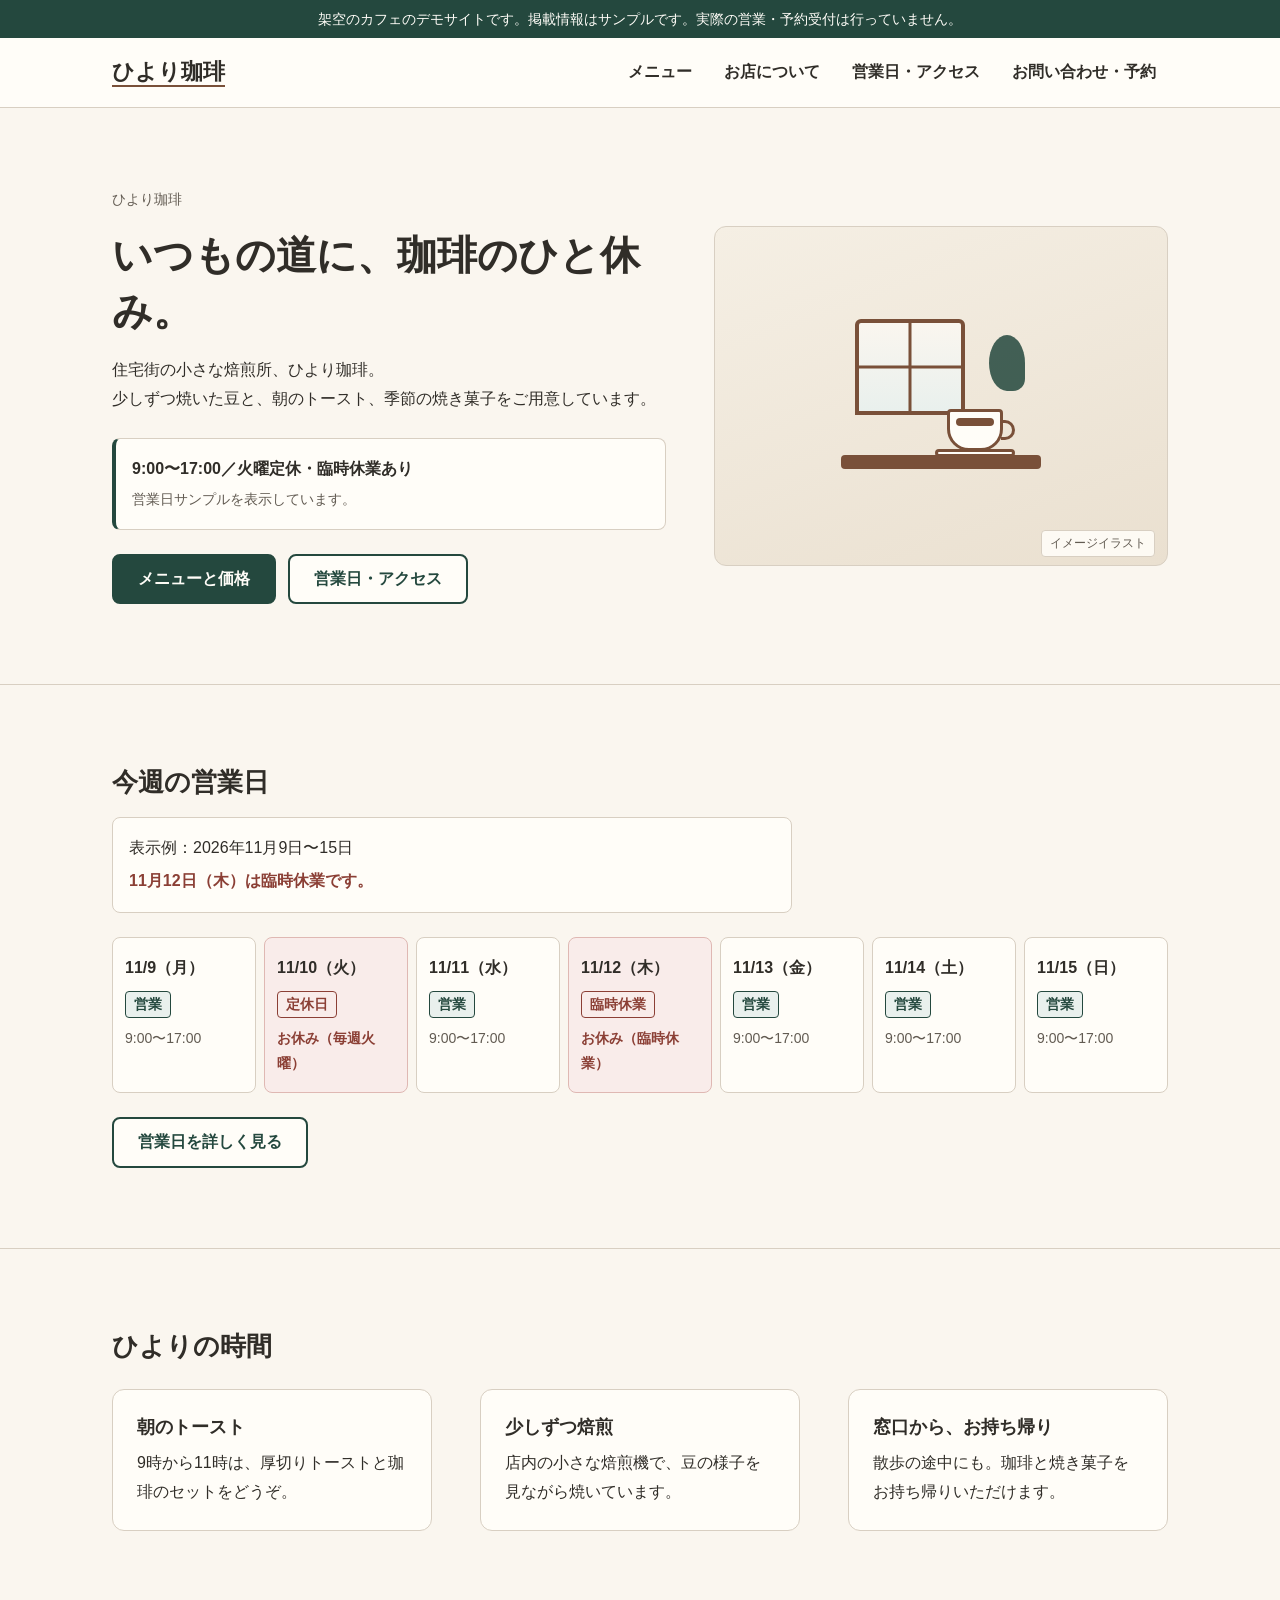
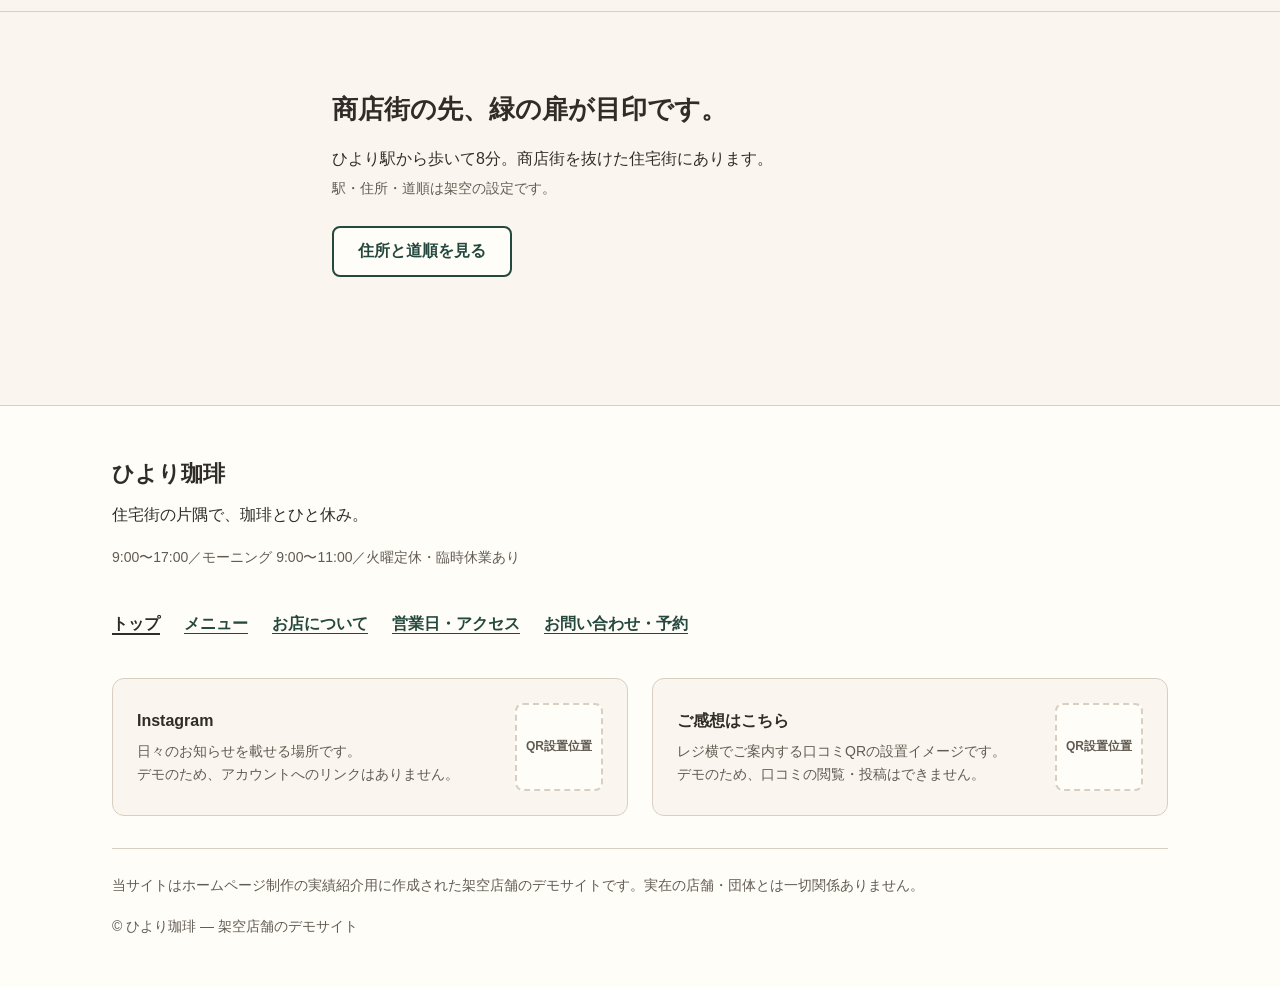
==== site/index.html @ 2f195330 "run1: implementation by agy (5-page static site)" ====
<!DOCTYPE html>
<html lang="ja">
<head>
  <meta charset="UTF-8">
  <meta name="viewport" content="width=device-width, initial-scale=1.0">
  <meta name="robots" content="noindex, nofollow">
  <title>トップ｜ひより珈琲（架空カフェのデモ）</title>
  <meta name="description" content="住宅街の小さな焙煎所、ひより珈琲（架空のカフェのデモサイト）。少しずつ焼いた豆と朝のトースト、季節の焼き菓子、今週の営業日サンプルやアクセスをご案内します。">
  <link rel="stylesheet" href="css/style.css">
  <script src="js/main.js" defer></script>
  <script src="js/business-hours.js" defer></script>
</head>
<body>
  <a href="#main-content" class="skip-link">本文へ移動</a>

  <div class="demo-banner" role="region" aria-label="デモサイトの告知">
    <p>架空のカフェのデモサイトです。掲載情報はサンプルです。実際の営業・予約受付は行っていません。</p>
  </div>

  <header class="site-header">
    <div class="container header-inner">
      <a href="index.html" class="site-logo" aria-current="page">ひより珈琲</a>
      <button type="button" id="nav-toggle" class="nav-toggle" aria-expanded="false" aria-controls="global-nav">
        <span class="nav-toggle-icon" aria-hidden="true"><span></span></span>
        <span>メニューを開く</span>
      </button>
      <nav id="global-nav" class="global-nav" aria-label="主要ナビゲーション">
        <ul class="global-nav-list">
          <li><a href="menu.html" class="global-nav-link">メニュー</a></li>
          <li><a href="about.html" class="global-nav-link">お店について</a></li>
          <li><a href="access.html" class="global-nav-link">営業日・アクセス</a></li>
          <li><a href="contact.html" class="global-nav-link">お問い合わせ・予約</a></li>
        </ul>
      </nav>
    </div>
  </header>

  <main id="main-content">
    <!-- ① ファーストビュー -->
    <section class="section">
      <div class="container hero-grid">
        <div class="hero-content prose">
          <p class="note-text">ひより珈琲</p>
          <h1>いつもの道に、珈琲のひと休み。</h1>
          <p>
            住宅街の小さな焙煎所、ひより珈琲。<br>
            少しずつ焼いた豆と、朝のトースト、季節の焼き菓子をご用意しています。
          </p>
          <div class="hero-hours-box">
            <p class="hero-hours-main">9:00〜17:00／火曜定休・臨時休業あり</p>
            <p class="hero-hours-status" data-hours-status>営業日サンプルを表示しています。</p>
          </div>
          <div class="btn-group">
            <a href="menu.html" class="btn btn-primary">メニューと価格</a>
            <a href="access.html" class="btn btn-secondary">営業日・アクセス</a>
          </div>
        </div>

        <div class="illus-frame illus-ratio-4-3" aria-hidden="true">
          <div class="illus-window-scene">
            <div class="illus-window"></div>
            <div class="illus-leaf"></div>
            <div class="illus-saucer"></div>
            <div class="illus-cup"></div>
            <div class="illus-table"></div>
          </div>
          <span class="illus-caption">イメージイラスト</span>
        </div>
      </div>
    </section>

    <!-- ② 今週の営業日 -->
    <section class="section">
      <div class="container">
        <h2>今週の営業日</h2>
        <div class="hours-meta prose">
          <p data-hours-period>表示例：2026年11月9日〜15日</p>
          <p class="hours-alert">11月12日（木）は臨時休業です。</p>
        </div>

        <noscript>
          <div class="noscript-box">
            JavaScriptが無効のため、営業日サンプルのカード一覧を表示できません。営業時間：9:00〜17:00（モーニング 9:00〜11:00／ラストオーダー 16:30）、定休日：火曜日・ほか臨時休業あり。表示例（2026年11月9日〜15日）では11月10日（火）が定休日、11月12日（木）が臨時休業です。
          </div>
        </noscript>

        <ul id="weekly-hours-list" class="weekly-cards-list" aria-label="今週の営業日サンプル"></ul>

        <div class="section-link-wrap">
          <a href="access.html" class="btn btn-secondary">営業日を詳しく見る</a>
        </div>
      </div>
    </section>

    <!-- ③ 店の楽しみ -->
    <section class="section">
      <div class="container">
        <h2>ひよりの時間</h2>
        <div class="cards-grid-3">
          <article class="card">
            <h3>朝のトースト</h3>
            <p>9時から11時は、厚切りトーストと珈琲のセットをどうぞ。</p>
          </article>
          <article class="card">
            <h3>少しずつ焙煎</h3>
            <p>店内の小さな焙煎機で、豆の様子を見ながら焼いています。</p>
          </article>
          <article class="card">
            <h3>窓口から、お持ち帰り</h3>
            <p>散歩の途中にも。珈琲と焼き菓子をお持ち帰りいただけます。</p>
          </article>
        </div>
      </div>
    </section>

    <!-- ④ アクセスの要約 -->
    <section class="section">
      <div class="container prose">
        <h2>商店街の先、緑の扉が目印です。</h2>
        <p>
          ひより駅から歩いて8分。商店街を抜けた住宅街にあります。<br>
          <span class="note-text">駅・住所・道順は架空の設定です。</span>
        </p>
        <div class="section-link-wrap">
          <a href="access.html#access" class="btn btn-secondary">住所と道順を見る</a>
        </div>
      </div>
    </section>
  </main>

  <footer class="site-footer">
    <div class="container footer-stack">
      <!-- 1. 店名、短い紹介、営業時間 -->
      <div class="prose">
        <p class="footer-shop-title">ひより珈琲</p>
        <p>住宅街の片隅で、珈琲とひと休み。</p>
        <p class="note-text">9:00〜17:00／モーニング 9:00〜11:00／火曜定休・臨時休業あり</p>
      </div>

      <!-- 2. 全5ページへのリンク -->
      <nav aria-label="フッターナビゲーション">
        <ul class="footer-nav-list">
          <li><a href="index.html" class="footer-nav-link" aria-current="page">トップ</a></li>
          <li><a href="menu.html" class="footer-nav-link">メニュー</a></li>
          <li><a href="about.html" class="footer-nav-link">お店について</a></li>
          <li><a href="access.html" class="footer-nav-link">営業日・アクセス</a></li>
          <li><a href="contact.html" class="footer-nav-link">お問い合わせ・予約</a></li>
        </ul>
      </nav>

      <!-- 3. Instagram導線とQRの置き場 / 4. 口コミQRの置き場 -->
      <div class="footer-qr-grid">
        <div class="qr-card">
          <div class="qr-card-text">
            <p class="qr-card-title">Instagram</p>
            <p class="note-text">日々のお知らせを載せる場所です。<br>デモのため、アカウントへのリンクはありません。</p>
          </div>
          <div class="qr-placeholder-box" aria-label="InstagramのQR設置位置（デモ用プレースホルダ）">
            QR設置位置
          </div>
        </div>

        <div class="qr-card">
          <div class="qr-card-text">
            <p class="qr-card-title">ご感想はこちら</p>
            <p class="note-text">レジ横でご案内する口コミQRの設置イメージです。<br>デモのため、口コミの閲覧・投稿はできません。</p>
          </div>
          <div class="qr-placeholder-box" aria-label="口コミのQR設置位置（デモ用プレースホルダ）">
            QR設置位置
          </div>
        </div>
      </div>

      <!-- 5. デモの注記と著作権表記 -->
      <div class="footer-bottom">
        <p>当サイトはホームページ制作の実績紹介用に作成された架空店舗のデモサイトです。実在の店舗・団体とは一切関係ありません。</p>
        <p>© ひより珈琲 — 架空店舗のデモサイト</p>
      </div>
    </div>
  </footer>

  <!-- スマホ固定下部バー -->
  <nav class="mobile-bottom-bar" aria-label="スマホ用クイックメニュー">
    <a href="contact.html#phone" class="mobile-bottom-link">
      <span class="mobile-bottom-icon" aria-hidden="true">●</span>
      <span>電話する</span>
    </a>
    <a href="access.html#access" class="mobile-bottom-link">
      <span class="mobile-bottom-icon" aria-hidden="true">▲</span>
      <span>地図を見る</span>
    </a>
    <a href="menu.html" class="mobile-bottom-link">
      <span class="mobile-bottom-icon" aria-hidden="true">■</span>
      <span>メニュー</span>
    </a>
  </nav>
</body>
</html>
---- site/css/style.css ----
@charset "UTF-8";

/* ==========================================================================
   ひより珈琲 デモサイト スタイルシート
   デザイントークン・共通レイアウト・各ページ装飾
   ========================================================================== */

:root {
  /* Color Tokens */
  --bg-base: #FAF6EF;
  --bg-surface: #FFFDF8;
  --text-main: #302D28;
  --text-sub: #625B52;
  --color-green: #24483E;
  --color-green-tint: #E9F0ED;
  --color-brown: #795039;
  --color-brown-tint: #F3ECE6;
  --color-border: #D8CFC2;
  --color-closed: #8B3F35;
  --color-closed-tint: #F9ECEA;
  --color-focus: #245FA5;

  /* Typography */
  --font-sans: -apple-system, BlinkMacSystemFont, "Hiragino Kaku Gothic ProN", "Yu Gothic", Meiryo, sans-serif;
  --font-serif: "Yu Mincho", "Hiragino Mincho ProN", serif;

  /* Spacing Scale (4 / 8 / 12 / 16 / 24 / 32 / 48 / 64 / 80px) */
  --space-4: 4px;
  --space-8: 8px;
  --space-12: 12px;
  --space-16: 16px;
  --space-24: 24px;
  --space-32: 32px;
  --space-48: 48px;
  --space-64: 64px;
  --space-80: 80px;

  /* Radius */
  --radius-card: 12px;
  --radius-btn: 8px;
  --radius-label: 4px;

  /* Layout */
  --container-max: 1120px;
  --prose-max: 680px;
  --bottom-bar-height: 64px;
}

/* ==========================================================================
   Reset & Base
   ========================================================================== */

*,
*::before,
*::after {
  box-sizing: border-box;
}

html {
  font-size: 100%;
  scroll-behavior: smooth;
  -webkit-text-size-adjust: 100%;
}

@media (prefers-reduced-motion: reduce) {
  html {
    scroll-behavior: auto;
  }
  *,
  *::before,
  *::after {
    animation-duration: 0.01ms !important;
    animation-iteration-count: 1 !important;
    transition-duration: 0.01ms !important;
    scroll-behavior: auto !important;
  }
}

body {
  margin: 0;
  background-color: var(--bg-base);
  color: var(--text-main);
  font-family: var(--font-sans);
  font-size: 1rem; /* 16px */
  line-height: 1.8;
  overflow-x: hidden;
  padding-bottom: calc(var(--bottom-bar-height) + var(--space-24) + env(safe-area-inset-bottom, 0px));
}

@media (min-width: 768px) {
  body {
    padding-bottom: 0;
  }
}

img,
svg {
  max-width: 100%;
  display: block;
}

/* Focus styles for keyboard accessibility */
:focus-visible {
  outline: 3px solid var(--color-focus);
  outline-offset: 2px;
}

:focus:not(:focus-visible) {
  outline: none;
}

a {
  color: var(--color-green);
  text-decoration: underline;
  text-underline-offset: 4px;
  transition: background-color 0.15s ease, color 0.15s ease;
}

a:hover {
  color: var(--text-main);
}

/* Heading styles */
h1,
h2,
.site-logo {
  font-family: var(--font-serif);
  color: var(--text-main);
  line-height: 1.4;
  margin-top: 0;
}

h1 {
  font-size: 1.75rem; /* 28px on compact mobile, up to 32px */
  font-weight: 700;
  margin-bottom: var(--space-16);
}

@media (min-width: 375px) {
  h1 {
    font-size: 2rem; /* 32px */
  }
}

@media (min-width: 768px) {
  h1 {
    font-size: 2.5rem; /* 40px (<= 44px limit) */
  }
}

h2 {
  font-size: 1.375rem; /* 22px */
  font-weight: 700;
  margin-bottom: var(--space-16);
}

@media (min-width: 768px) {
  h2 {
    font-size: 1.625rem; /* 26px */
  }
}

h3 {
  font-family: var(--font-sans);
  font-size: 1.125rem; /* 18px */
  font-weight: 700;
  line-height: 1.5;
  margin-top: 0;
  margin-bottom: var(--space-8);
  color: var(--text-main);
}

p {
  margin-top: 0;
  margin-bottom: var(--space-16);
}

p:last-child {
  margin-bottom: 0;
}

/* Anchor targets scroll margin so fixed bar or edges never obscure headings */
[id] {
  scroll-margin-top: var(--space-24);
  scroll-margin-bottom: calc(var(--bottom-bar-height) + var(--space-24) + env(safe-area-inset-bottom, 0px));
}

/* Screen-reader only utility */
.sr-only {
  position: absolute;
  width: 1px;
  height: 1px;
  padding: 0;
  margin: -1px;
  overflow: hidden;
  clip: rect(0, 0, 0, 0);
  white-space: nowrap;
  border: 0;
}

/* Skip Link */
.skip-link {
  position: absolute;
  top: -100px;
  left: var(--space-16);
  z-index: 1000;
  background-color: var(--bg-surface);
  color: var(--text-main);
  padding: var(--space-12) var(--space-16);
  border: 2px solid var(--color-focus);
  border-radius: var(--radius-btn);
  font-weight: 700;
  text-decoration: none;
}

.skip-link:focus {
  top: var(--space-12);
}

/* ==========================================================================
   Layout Containers & Sections
   ========================================================================== */

.container {
  width: 100%;
  max-width: var(--container-max);
  margin-left: auto;
  margin-right: auto;
  padding-left: 20px;
  padding-right: 20px;
}

@media (min-width: 768px) {
  .container {
    padding-left: var(--space-32);
    padding-right: var(--space-32);
  }
}

.prose {
  max-width: var(--prose-max);
}

.section {
  padding-top: var(--space-48);
  padding-bottom: var(--space-48);
  border-bottom: 1px solid var(--color-border);
}

.section:last-child {
  border-bottom: none;
}

@media (min-width: 768px) {
  .section {
    padding-top: var(--space-80);
    padding-bottom: var(--space-80);
  }
}

.page-header {
  padding-top: var(--space-32);
  padding-bottom: var(--space-32);
  border-bottom: 1px solid var(--color-border);
}

@media (min-width: 768px) {
  .page-header {
    padding-top: var(--space-48);
    padding-bottom: var(--space-48);
  }
}

.note-text {
  font-size: 0.875rem; /* 14px */
  color: var(--text-sub);
  line-height: 1.7;
}

/* ==========================================================================
   Demo Banner & Header
   ========================================================================== */

.demo-banner {
  background-color: var(--color-green);
  color: var(--bg-surface);
  font-size: 0.875rem; /* 14px */
  line-height: 1.6;
  padding: var(--space-8) 20px;
  text-align: center;
}

.demo-banner p {
  margin: 0;
  max-width: var(--container-max);
  margin-left: auto;
  margin-right: auto;
}

.site-header {
  background-color: var(--bg-surface);
  border-bottom: 1px solid var(--color-border);
}

.header-inner {
  display: flex;
  flex-wrap: wrap;
  align-items: center;
  justify-content: space-between;
  padding-top: var(--space-12);
  padding-bottom: var(--space-12);
  gap: var(--space-12);
}

.site-logo {
  font-size: 1.375rem; /* 22px */
  font-weight: 700;
  color: var(--text-main);
  text-decoration: none;
  display: inline-flex;
  align-items: center;
  min-height: 44px;
  padding: var(--space-4) var(--space-8);
  margin-left: -8px;
  border-radius: var(--radius-btn);
}

.site-logo:hover {
  color: var(--color-green);
}

.site-logo[aria-current="page"] {
  text-decoration: underline;
  text-decoration-color: var(--color-brown);
  text-underline-offset: 6px;
}

/* Mobile Nav Toggle Button */
.nav-toggle {
  display: none;
  align-items: center;
  justify-content: center;
  gap: var(--space-8);
  min-height: 44px;
  min-width: 44px;
  padding: var(--space-8) var(--space-12);
  background-color: var(--bg-base);
  color: var(--text-main);
  border: 1px solid var(--color-border);
  border-radius: var(--radius-btn);
  font-family: var(--font-sans);
  font-size: 0.875rem;
  font-weight: 700;
  cursor: pointer;
}

.nav-toggle:hover {
  background-color: var(--color-green-tint);
  border-color: var(--color-green);
}

.nav-toggle-icon {
  display: inline-block;
  width: 16px;
  height: 12px;
  position: relative;
}

.nav-toggle-icon::before,
.nav-toggle-icon::after,
.nav-toggle-icon span {
  content: "";
  position: absolute;
  left: 0;
  width: 100%;
  height: 2px;
  background-color: var(--text-main);
  transition: transform 0.15s ease, opacity 0.15s ease;
}

.nav-toggle-icon::before {
  top: 0;
}

.nav-toggle-icon span {
  top: 5px;
}

.nav-toggle-icon::after {
  bottom: 0;
}

.nav-toggle[aria-expanded="true"] .nav-toggle-icon::before {
  transform: translateY(5px) rotate(45deg);
}

.nav-toggle[aria-expanded="true"] .nav-toggle-icon span {
  opacity: 0;
}

.nav-toggle[aria-expanded="true"] .nav-toggle-icon::after {
  transform: translateY(-5px) rotate(-45deg);
}

/* Global Nav */
.global-nav {
  width: 100%;
}

.global-nav-list {
  list-style: none;
  margin: 0;
  padding: 0;
  display: flex;
  flex-direction: column;
  gap: var(--space-4);
}

.global-nav-link {
  display: flex;
  align-items: center;
  min-height: 44px;
  padding: var(--space-8) var(--space-12);
  color: var(--text-main);
  text-decoration: none;
  font-weight: 600;
  border-radius: var(--radius-btn);
}

.global-nav-link:hover {
  background-color: var(--color-green-tint);
  color: var(--color-green);
}

.global-nav-link[aria-current="page"] {
  background-color: var(--color-green-tint);
  color: var(--color-green);
  font-weight: 700;
}

/* JS-initialized collapsible behavior on <768px */
@media (max-width: 767px) {
  .site-header.js-nav-ready .nav-toggle {
    display: inline-flex;
  }

  .site-header.js-nav-ready .global-nav {
    display: none;
    padding-top: var(--space-8);
    border-top: 1px solid var(--color-border);
  }

  .site-header.js-nav-ready .global-nav.is-open {
    display: block;
  }
}

@media (min-width: 768px) {
  .nav-toggle {
    display: none !important;
  }

  .global-nav {
    width: auto;
    display: block !important;
  }

  .global-nav-list {
    flex-direction: row;
    align-items: center;
    gap: var(--space-8);
  }
}

/* ==========================================================================
   Buttons & Links
   ========================================================================== */

.btn-group {
  display: flex;
  flex-wrap: wrap;
  gap: var(--space-12);
  margin-top: var(--space-24);
}

.btn {
  display: inline-flex;
  align-items: center;
  justify-content: center;
  min-height: 44px;
  min-width: 44px;
  padding: var(--space-12) var(--space-24);
  font-family: var(--font-sans);
  font-size: 1rem;
  font-weight: 700;
  line-height: 1.4;
  text-decoration: none;
  border-radius: var(--radius-btn);
  border: 2px solid transparent;
  cursor: pointer;
  transition: background-color 0.15s ease, color 0.15s ease, border-color 0.15s ease;
}

.btn-primary {
  background-color: var(--color-green);
  color: var(--bg-surface);
  border-color: var(--color-green);
}

.btn-primary:hover {
  background-color: #1A362E;
  border-color: #1A362E;
  color: var(--bg-surface);
}

.btn-secondary {
  background-color: var(--bg-surface);
  color: var(--color-green);
  border-color: var(--color-green);
}

.btn-secondary:hover {
  background-color: var(--color-green-tint);
  color: var(--text-main);
}

.btn:disabled {
  opacity: 0.55;
  cursor: not-allowed;
}

.section-link-wrap {
  margin-top: var(--space-24);
}

/* ==========================================================================
   Cards & Labels
   ========================================================================== */

.card {
  background-color: var(--bg-surface);
  border: 1px solid var(--color-border);
  border-radius: var(--radius-card);
  padding: var(--space-24);
}

.badge {
  display: inline-flex;
  align-items: center;
  padding: 2px var(--space-8);
  font-size: 0.875rem;
  font-weight: 700;
  line-height: 1.5;
  border-radius: var(--radius-label);
  border: 1px solid transparent;
}

.badge-open {
  background-color: var(--color-green-tint);
  color: var(--color-green);
  border-color: var(--color-green);
}

.badge-closed {
  background-color: var(--color-closed-tint);
  color: var(--color-closed);
  border-color: var(--color-closed);
}

/* ==========================================================================
   Hero & CSS Illustrations (Placeholders)
   ========================================================================== */

.hero-grid {
  display: grid;
  grid-template-columns: 1fr;
  gap: var(--space-32);
  align-items: center;
}

@media (min-width: 768px) {
  .hero-grid {
    grid-template-columns: 1.1fr 0.9fr;
    gap: var(--space-32);
  }
}

@media (min-width: 1024px) {
  .hero-grid {
    gap: var(--space-48);
  }
}

.hero-hours-box {
  background-color: var(--bg-surface);
  border: 1px solid var(--color-border);
  border-left: 4px solid var(--color-green);
  border-radius: var(--radius-btn);
  padding: var(--space-16);
  margin-top: var(--space-24);
}

.hero-hours-main {
  font-weight: 700;
  margin-bottom: var(--space-4);
}

.hero-hours-status {
  font-size: 0.875rem;
  color: var(--text-sub);
  margin-bottom: 0;
}

/* Illustration containers */
.illus-frame {
  position: relative;
  width: 100%;
  background: linear-gradient(160deg, #F5EFE4 0%, #EAE0D0 100%);
  border: 1px solid var(--color-border);
  border-radius: var(--radius-card);
  overflow: hidden;
  display: flex;
  align-items: center;
  justify-content: center;
}

.illus-ratio-4-3 {
  aspect-ratio: 4 / 3;
  min-height: 210px;
}

.illus-ratio-3-2 {
  aspect-ratio: 3 / 2;
  min-height: 160px;
}

.illus-caption {
  position: absolute;
  bottom: var(--space-8);
  right: var(--space-12);
  font-size: 0.75rem;
  color: var(--text-sub);
  background-color: rgba(255, 253, 248, 0.9);
  padding: 2px var(--space-8);
  border-radius: var(--radius-label);
  border: 1px solid var(--color-border);
}

/* 1. Hero Illustration: Window & Coffee Cup */
.illus-window-scene {
  position: relative;
  width: 220px;
  height: 170px;
}

.illus-window {
  position: absolute;
  top: 8px;
  left: 24px;
  width: 110px;
  height: 96px;
  background: linear-gradient(180deg, #FAF6EF 0%, #E9F0ED 100%);
  border: 4px solid var(--color-brown);
  border-radius: 6px 6px 0 0;
}

.illus-window::before {
  content: "";
  position: absolute;
  top: 0;
  left: 50%;
  width: 3px;
  height: 100%;
  background-color: var(--color-brown);
  transform: translateX(-50%);
}

.illus-window::after {
  content: "";
  position: absolute;
  top: 50%;
  left: 0;
  width: 100%;
  height: 3px;
  background-color: var(--color-brown);
  transform: translateY(-50%);
}

.illus-leaf {
  position: absolute;
  top: 24px;
  right: 26px;
  width: 36px;
  height: 56px;
  background-color: var(--color-green);
  border-radius: 50% 50% 12px 50%;
  opacity: 0.85;
}

.illus-table {
  position: absolute;
  bottom: 12px;
  left: 10px;
  right: 10px;
  height: 14px;
  background-color: var(--color-brown);
  border-radius: 4px;
}

.illus-cup {
  position: absolute;
  bottom: 30px;
  right: 48px;
  width: 56px;
  height: 42px;
  background-color: var(--bg-surface);
  border: 3px solid var(--color-brown);
  border-radius: 4px 4px 22px 22px;
}

.illus-cup::before {
  content: "";
  position: absolute;
  top: 6px;
  left: 6px;
  right: 6px;
  height: 8px;
  background-color: var(--color-brown);
  border-radius: 4px;
}

.illus-cup::after {
  content: "";
  position: absolute;
  top: 8px;
  right: -15px;
  width: 14px;
  height: 20px;
  border: 3px solid var(--color-brown);
  border-left: none;
  border-radius: 0 10px 10px 0;
}

.illus-saucer {
  position: absolute;
  bottom: 24px;
  right: 36px;
  width: 80px;
  height: 8px;
  background-color: var(--bg-surface);
  border: 3px solid var(--color-brown);
  border-radius: 8px;
}

/* 2. Toast & Coffee Illustration (Menu) */
.illus-morning-scene {
  position: relative;
  width: 200px;
  height: 120px;
}

.illus-plate {
  position: absolute;
  bottom: 16px;
  left: 16px;
  width: 104px;
  height: 76px;
  background-color: var(--bg-surface);
  border: 3px solid var(--color-border);
  border-radius: 50%;
}

.illus-toast {
  position: absolute;
  bottom: 28px;
  left: 36px;
  width: 64px;
  height: 54px;
  background-color: #DFB988;
  border: 4px solid var(--color-brown);
  border-radius: 16px 16px 8px 8px;
}

.illus-toast::after {
  content: "";
  position: absolute;
  top: 14px;
  left: 16px;
  width: 22px;
  height: 18px;
  background-color: #FAF6EF;
  border: 2px solid var(--color-brown);
  border-radius: 3px;
}

.illus-mug {
  position: absolute;
  bottom: 24px;
  right: 24px;
  width: 44px;
  height: 48px;
  background-color: var(--color-green);
  border-radius: 4px 4px 12px 12px;
}

.illus-mug::after {
  content: "";
  position: absolute;
  top: 10px;
  right: -12px;
  width: 12px;
  height: 22px;
  border: 4px solid var(--color-green);
  border-left: none;
  border-radius: 0 8px 8px 0;
}

/* 3. Roaster Illustration (About) */
.illus-roaster-scene {
  position: relative;
  width: 200px;
  height: 140px;
}

.illus-roaster-drum {
  position: absolute;
  bottom: 28px;
  left: 44px;
  width: 84px;
  height: 64px;
  background-color: var(--color-green);
  border: 3px solid var(--text-main);
  border-radius: 12px;
}

.illus-roaster-drum::before {
  content: "";
  position: absolute;
  top: 14px;
  left: 22px;
  width: 34px;
  height: 34px;
  background-color: var(--color-brown);
  border: 3px solid var(--bg-surface);
  border-radius: 50%;
}

.illus-roaster-hopper {
  position: absolute;
  top: 16px;
  left: 64px;
  width: 44px;
  height: 34px;
  background-color: var(--color-brown);
  clip-path: polygon(0 0, 100% 0, 75% 100%, 25% 100%);
}

.illus-roaster-tray {
  position: absolute;
  bottom: 16px;
  left: 32px;
  width: 128px;
  height: 14px;
  background-color: var(--color-brown);
  border-radius: 4px;
}

/* 4. Route Landmarks Illustration (Access) */
.illus-landmarks-grid {
  display: grid;
  grid-template-columns: repeat(3, 1fr);
  gap: var(--space-12);
  width: 100%;
  padding: var(--space-24) var(--space-16) var(--space-32);
}

.illus-landmark-item {
  background-color: var(--bg-surface);
  border: 1px solid var(--color-border);
  border-radius: var(--radius-btn);
  padding: var(--space-12) var(--space-8);
  text-align: center;
  display: flex;
  flex-direction: column;
  align-items: center;
  gap: var(--space-8);
}

.illus-landmark-icon {
  width: 44px;
  height: 44px;
  border-radius: 50%;
  display: flex;
  align-items: center;
  justify-content: center;
  position: relative;
}

.illus-icon-station {
  background-color: var(--color-brown-tint);
  border: 2px solid var(--color-brown);
}

.illus-icon-station::before {
  content: "";
  width: 20px;
  height: 16px;
  border: 2px solid var(--color-brown);
  border-radius: 3px;
  background-color: var(--bg-surface);
}

.illus-icon-clock {
  background-color: var(--color-brown-tint);
  border: 2px solid var(--color-brown);
}

.illus-icon-clock::before {
  content: "";
  width: 2px;
  height: 10px;
  background-color: var(--color-brown);
  position: absolute;
  top: 11px;
  left: 19px;
}

.illus-icon-clock::after {
  content: "";
  width: 8px;
  height: 2px;
  background-color: var(--color-brown);
  position: absolute;
  top: 19px;
  left: 19px;
}

.illus-icon-door {
  background-color: var(--color-green-tint);
  border: 2px solid var(--color-green);
}

.illus-icon-door::before {
  content: "";
  width: 16px;
  height: 24px;
  background-color: var(--color-green);
  border-radius: 6px 6px 0 0;
}

.illus-landmark-label {
  font-size: 0.75rem;
  font-weight: 700;
  color: var(--text-main);
  line-height: 1.3;
}

/* ==========================================================================
   Feature / Intro Cards (3 columns on >=768px)
   ========================================================================== */

.cards-grid-3 {
  display: grid;
  grid-template-columns: 1fr;
  gap: var(--space-24);
  margin-top: var(--space-24);
}

@media (min-width: 768px) {
  .cards-grid-3 {
    grid-template-columns: repeat(3, 1fr);
    gap: var(--space-24);
  }
}

@media (min-width: 1024px) {
  .cards-grid-3 {
    gap: var(--space-48);
  }
}

/* ==========================================================================
   Weekly Business Hours (Top Page & Access Page)
   ========================================================================== */

.hours-meta {
  background-color: var(--bg-surface);
  border: 1px solid var(--color-border);
  border-radius: var(--radius-btn);
  padding: var(--space-16);
  margin-bottom: var(--space-24);
}

.hours-meta p {
  margin-bottom: var(--space-4);
}

.hours-meta p:last-child {
  margin-bottom: 0;
}

.hours-alert {
  color: var(--color-closed);
  font-weight: 700;
}

/* Top page 7-day cards: vertical on mobile, 7 columns on wide screen */
.weekly-cards-list {
  list-style: none;
  margin: 0;
  padding: 0;
  display: grid;
  grid-template-columns: 1fr;
  gap: var(--space-12);
}

.weekly-card {
  background-color: var(--bg-surface);
  border: 1px solid var(--color-border);
  border-radius: var(--radius-btn);
  padding: var(--space-12) var(--space-16);
  display: flex;
  flex-wrap: wrap;
  align-items: center;
  justify-content: space-between;
  gap: var(--space-8);
}

.weekly-card.is-closed {
  background-color: var(--color-closed-tint);
  border-color: #DFB8B3;
}

.weekly-card-date {
  font-weight: 700;
  min-width: 96px;
}

.weekly-card-body {
  display: flex;
  align-items: center;
  gap: var(--space-12);
  flex-wrap: wrap;
}

.weekly-card-hours {
  font-size: 0.875rem;
  color: var(--text-sub);
  font-variant-numeric: tabular-nums;
}

.weekly-card.is-closed .weekly-card-hours {
  color: var(--color-closed);
  font-weight: 600;
}

@media (min-width: 960px) {
  .weekly-cards-list {
    grid-template-columns: repeat(7, 1fr);
    gap: var(--space-8);
  }

  .weekly-card {
    flex-direction: column;
    align-items: flex-start;
    justify-content: flex-start;
    padding: var(--space-16) var(--space-12);
  }

  .weekly-card-date {
    min-width: 0;
  }

  .weekly-card-body {
    flex-direction: column;
    align-items: flex-start;
    gap: var(--space-8);
  }
}

/* Access page 7-column calendar table (kept 7 columns even on 320px) */
.week-calendar-table {
  width: 100%;
  border-collapse: collapse;
  table-layout: fixed;
  background-color: var(--bg-surface);
  border: 1px solid var(--color-border);
  margin-bottom: var(--space-24);
}

.week-calendar-table th,
.week-calendar-table td {
  border: 1px solid var(--color-border);
  padding: var(--space-8) 2px;
  text-align: center;
  vertical-align: top;
}

.week-calendar-table th {
  background-color: #F2ECE1;
  font-size: 0.8125rem;
  font-weight: 700;
  color: var(--text-main);
}

.cal-date {
  display: block;
  font-size: 0.75rem;
  font-weight: 700;
  margin-bottom: var(--space-4);
  font-variant-numeric: tabular-nums;
}

.cal-status {
  display: inline-block;
  font-size: 0.75rem;
  font-weight: 700;
  padding: 2px 4px;
  border-radius: var(--radius-label);
  line-height: 1.3;
}

.cal-status-open {
  background-color: var(--color-green-tint);
  color: var(--color-green);
}

.cal-status-closed {
  background-color: var(--color-closed-tint);
  color: var(--color-closed);
}

.cal-hours {
  display: none;
  font-size: 0.75rem;
  color: var(--text-sub);
  margin-top: var(--space-4);
  font-variant-numeric: tabular-nums;
}

@media (min-width: 768px) {
  .week-calendar-table th,
  .week-calendar-table td {
    padding: var(--space-12) var(--space-8);
  }

  .cal-date {
    font-size: 0.9375rem;
  }

  .cal-status {
    font-size: 0.8125rem;
    padding: 2px 8px;
  }

  .cal-hours {
    display: block;
  }
}

.calendar-detail-list {
  list-style: none;
  margin: 0;
  padding: 0;
  border-top: 1px solid var(--color-border);
}

.calendar-detail-item {
  display: flex;
  flex-wrap: wrap;
  align-items: center;
  justify-content: space-between;
  gap: var(--space-8);
  padding: var(--space-12) 0;
  border-bottom: 1px solid var(--color-border);
}

.calendar-detail-date {
  font-weight: 700;
  min-width: 110px;
}

.calendar-detail-info {
  display: flex;
  align-items: center;
  gap: var(--space-12);
}

/* ==========================================================================
   Menu List Styles
   ========================================================================== */

.menu-layout-header {
  display: grid;
  grid-template-columns: 1fr;
  gap: var(--space-24);
  align-items: center;
}

@media (min-width: 768px) {
  .menu-layout-header {
    grid-template-columns: 1.2fr 0.8fr;
    gap: var(--space-32);
  }
}

.menu-list {
  list-style: none;
  margin: var(--space-24) 0 0;
  padding: 0;
  display: grid;
  grid-template-columns: 1fr;
  gap: var(--space-16);
}

.menu-item {
  background-color: var(--bg-surface);
  border: 1px solid var(--color-border);
  border-radius: var(--radius-card);
  padding: var(--space-16) var(--space-24);
  display: flex;
  flex-direction: column;
  gap: var(--space-8);
}

.menu-item-header {
  display: flex;
  flex-wrap: wrap;
  align-items: baseline;
  justify-content: space-between;
  gap: var(--space-8);
  border-bottom: 1px dashed var(--color-border);
  padding-bottom: var(--space-8);
}

.menu-item-name {
  font-size: 1.125rem;
  font-weight: 700;
  margin: 0;
}

.menu-item-price {
  font-weight: 700;
  color: var(--color-green);
  font-variant-numeric: tabular-nums;
  white-space: nowrap;
}

.menu-item-desc {
  margin: 0;
  color: var(--text-sub);
  font-size: 0.9375rem;
}

.beans-box {
  background-color: var(--bg-surface);
  border: 1px solid var(--color-border);
  border-left: 4px solid var(--color-brown);
  border-radius: var(--radius-card);
  padding: var(--space-24);
  margin-top: var(--space-16);
}

.beans-price {
  font-weight: 700;
  font-size: 1.125rem;
  color: var(--color-green);
  font-variant-numeric: tabular-nums;
  margin-top: var(--space-12);
}

/* ==========================================================================
   About & Access Details
   ========================================================================== */

.two-col-section {
  display: grid;
  grid-template-columns: 1fr;
  gap: var(--space-24);
  align-items: center;
}

@media (min-width: 768px) {
  .two-col-section {
    grid-template-columns: 1.15fr 0.85fr;
    gap: var(--space-32);
  }
}

@media (min-width: 1024px) {
  .two-col-section {
    gap: var(--space-48);
  }
}

.info-dl {
  margin: var(--space-24) 0 0;
  background-color: var(--bg-surface);
  border: 1px solid var(--color-border);
  border-radius: var(--radius-card);
  padding: var(--space-16) var(--space-24);
}

.info-dl-row {
  display: grid;
  grid-template-columns: 1fr;
  gap: var(--space-4);
  padding: var(--space-12) 0;
  border-bottom: 1px solid var(--color-border);
}

.info-dl-row:last-child {
  border-bottom: none;
}

@media (min-width: 600px) {
  .info-dl-row {
    grid-template-columns: 160px 1fr;
    gap: var(--space-16);
  }
}

.info-dl dt {
  font-weight: 700;
  color: var(--text-main);
}

.info-dl dd {
  margin: 0;
  color: var(--text-main);
}

.route-list {
  margin: var(--space-16) 0;
  padding-left: var(--space-24);
}

.route-list li {
  margin-bottom: var(--space-8);
}

/* ==========================================================================
   Contact Page & Form Mock
   ========================================================================== */

.notice-banner-box {
  background-color: var(--color-brown-tint);
  border: 2px solid var(--color-brown);
  border-radius: var(--radius-card);
  padding: var(--space-16) var(--space-24);
  margin-top: var(--space-16);
  font-weight: 700;
}

.phone-display-box {
  background-color: var(--bg-surface);
  border: 1px solid var(--color-border);
  border-radius: var(--radius-card);
  padding: var(--space-24);
  margin-top: var(--space-16);
}

.phone-number-text {
  font-size: 1.25rem;
  font-weight: 700;
  color: var(--text-main);
  margin-bottom: var(--space-4);
}

.contact-form {
  background-color: var(--bg-surface);
  border: 1px solid var(--color-border);
  border-radius: var(--radius-card);
  padding: var(--space-24);
  margin-top: var(--space-24);
}

@media (min-width: 768px) {
  .contact-form {
    padding: var(--space-32);
  }
}

.form-field {
  margin-bottom: var(--space-24);
}

.form-label {
  display: flex;
  flex-wrap: wrap;
  align-items: center;
  gap: var(--space-8);
  font-weight: 700;
  margin-bottom: var(--space-8);
}

.tag-required {
  background-color: var(--color-closed-tint);
  color: var(--color-closed);
  border: 1px solid var(--color-closed);
  font-size: 0.75rem;
  padding: 1px 6px;
  border-radius: var(--radius-label);
}

.tag-optional {
  background-color: #EFEAE1;
  color: var(--text-sub);
  border: 1px solid var(--color-border);
  font-size: 0.75rem;
  padding: 1px 6px;
  border-radius: var(--radius-label);
}

.form-input,
.form-select,
.form-textarea {
  width: 100%;
  min-height: 44px;
  padding: var(--space-8) var(--space-12);
  font-family: var(--font-sans);
  font-size: 1rem;
  line-height: 1.5;
  color: var(--text-main);
  background-color: var(--bg-base);
  border: 1px solid var(--color-border);
  border-radius: var(--radius-btn);
}

.form-textarea {
  resize: vertical;
  min-height: 120px;
}

.form-input[aria-invalid="true"],
.form-select[aria-invalid="true"],
.form-textarea[aria-invalid="true"] {
  border-color: var(--color-closed);
  border-width: 2px;
  background-color: #FFF9F8;
}

.conditional-group {
  background-color: var(--bg-base);
  border: 1px solid var(--color-border);
  border-radius: var(--radius-card);
  padding: var(--space-16);
  margin-bottom: var(--space-24);
}

.conditional-group[hidden] {
  display: none !important;
}

.checkbox-wrap {
  display: flex;
  align-items: flex-start;
  gap: var(--space-12);
  min-height: 44px;
  padding: var(--space-8) 0;
}

.checkbox-wrap input[type="checkbox"] {
  width: 22px;
  height: 22px;
  margin-top: 3px;
  flex-shrink: 0;
  accent-color: var(--color-green);
}

.field-error {
  color: var(--color-closed);
  font-size: 0.875rem;
  font-weight: 700;
  margin-top: var(--space-8);
  margin-bottom: 0;
}

.field-error[hidden] {
  display: none !important;
}

.form-feedback {
  margin-top: var(--space-24);
  padding: var(--space-16) var(--space-24);
  border-radius: var(--radius-btn);
  font-weight: 700;
}

.form-feedback[hidden] {
  display: none !important;
}

.form-feedback.is-error {
  background-color: var(--color-closed-tint);
  color: var(--color-closed);
  border: 2px solid var(--color-closed);
}

.form-feedback.is-success {
  background-color: var(--color-green-tint);
  color: var(--color-green);
  border: 2px solid var(--color-green);
}

.noscript-box {
  background-color: var(--color-closed-tint);
  color: var(--color-closed);
  border: 1px solid var(--color-closed);
  border-radius: var(--radius-btn);
  padding: var(--space-12) var(--space-16);
  margin-bottom: var(--space-16);
  font-weight: 700;
}

/* ==========================================================================
   Site Footer
   ========================================================================== */

.site-footer {
  background-color: var(--bg-surface);
  border-top: 1px solid var(--color-border);
  padding-top: var(--space-48);
  padding-bottom: var(--space-48);
  margin-top: var(--space-48);
}

.footer-stack {
  display: flex;
  flex-direction: column;
  gap: var(--space-32);
}

.footer-shop-title {
  font-family: var(--font-serif);
  font-size: 1.375rem;
  font-weight: 700;
  margin-bottom: var(--space-8);
}

.footer-nav-list {
  list-style: none;
  margin: 0;
  padding: 0;
  display: flex;
  flex-wrap: wrap;
  gap: var(--space-8) var(--space-16);
}

.footer-nav-link {
  display: inline-flex;
  align-items: center;
  min-height: 44px;
  padding: var(--space-4) var(--space-8);
  margin-left: -8px;
  font-weight: 600;
}

.footer-nav-link[aria-current="page"] {
  font-weight: 700;
  color: var(--text-main);
  text-decoration-thickness: 2px;
}

.footer-qr-grid {
  display: grid;
  grid-template-columns: 1fr;
  gap: var(--space-24);
}

@media (min-width: 768px) {
  .footer-qr-grid {
    grid-template-columns: repeat(2, 1fr);
  }
}

.qr-card {
  background-color: var(--bg-base);
  border: 1px solid var(--color-border);
  border-radius: var(--radius-card);
  padding: var(--space-24);
  display: flex;
  flex-wrap: wrap;
  align-items: center;
  justify-content: space-between;
  gap: var(--space-16);
}

.qr-card-text {
  flex: 1 1 200px;
}

.qr-card-title {
  font-weight: 700;
  margin-bottom: var(--space-4);
}

.qr-placeholder-box {
  width: 88px;
  height: 88px;
  background-color: var(--bg-surface);
  border: 2px dashed var(--color-border);
  border-radius: var(--radius-btn);
  display: flex;
  align-items: center;
  justify-content: center;
  text-align: center;
  font-size: 0.75rem;
  font-weight: 700;
  color: var(--text-sub);
  padding: var(--space-8);
  flex-shrink: 0;
}

.footer-bottom {
  border-top: 1px solid var(--color-border);
  padding-top: var(--space-24);
  font-size: 0.875rem;
  color: var(--text-sub);
}

/* ==========================================================================
   Mobile Fixed Bottom Bar (<=767px only)
   ========================================================================== */

.mobile-bottom-bar {
  position: fixed;
  bottom: 0;
  left: 0;
  right: 0;
  z-index: 900;
  height: calc(var(--bottom-bar-height) + env(safe-area-inset-bottom, 0px));
  padding-bottom: env(safe-area-inset-bottom, 0px);
  background-color: var(--bg-surface);
  border-top: 2px solid var(--color-border);
  display: grid;
  grid-template-columns: repeat(3, 1fr);
}

.mobile-bottom-link {
  display: flex;
  flex-direction: column;
  align-items: center;
  justify-content: center;
  min-height: 44px;
  min-width: 44px;
  padding: var(--space-4);
  color: var(--text-main);
  text-decoration: none;
  font-size: 0.8125rem;
  font-weight: 700;
  border-right: 1px solid var(--color-border);
  text-align: center;
}

.mobile-bottom-link:last-child {
  border-right: none;
}

.mobile-bottom-link:hover,
.mobile-bottom-link[aria-current="page"] {
  background-color: var(--color-green-tint);
  color: var(--color-green);
}

.mobile-bottom-icon {
  font-size: 0.75rem;
  color: var(--color-brown);
  line-height: 1.2;
}

@media (min-width: 768px) {
  .mobile-bottom-bar {
    display: none !important;
  }
}
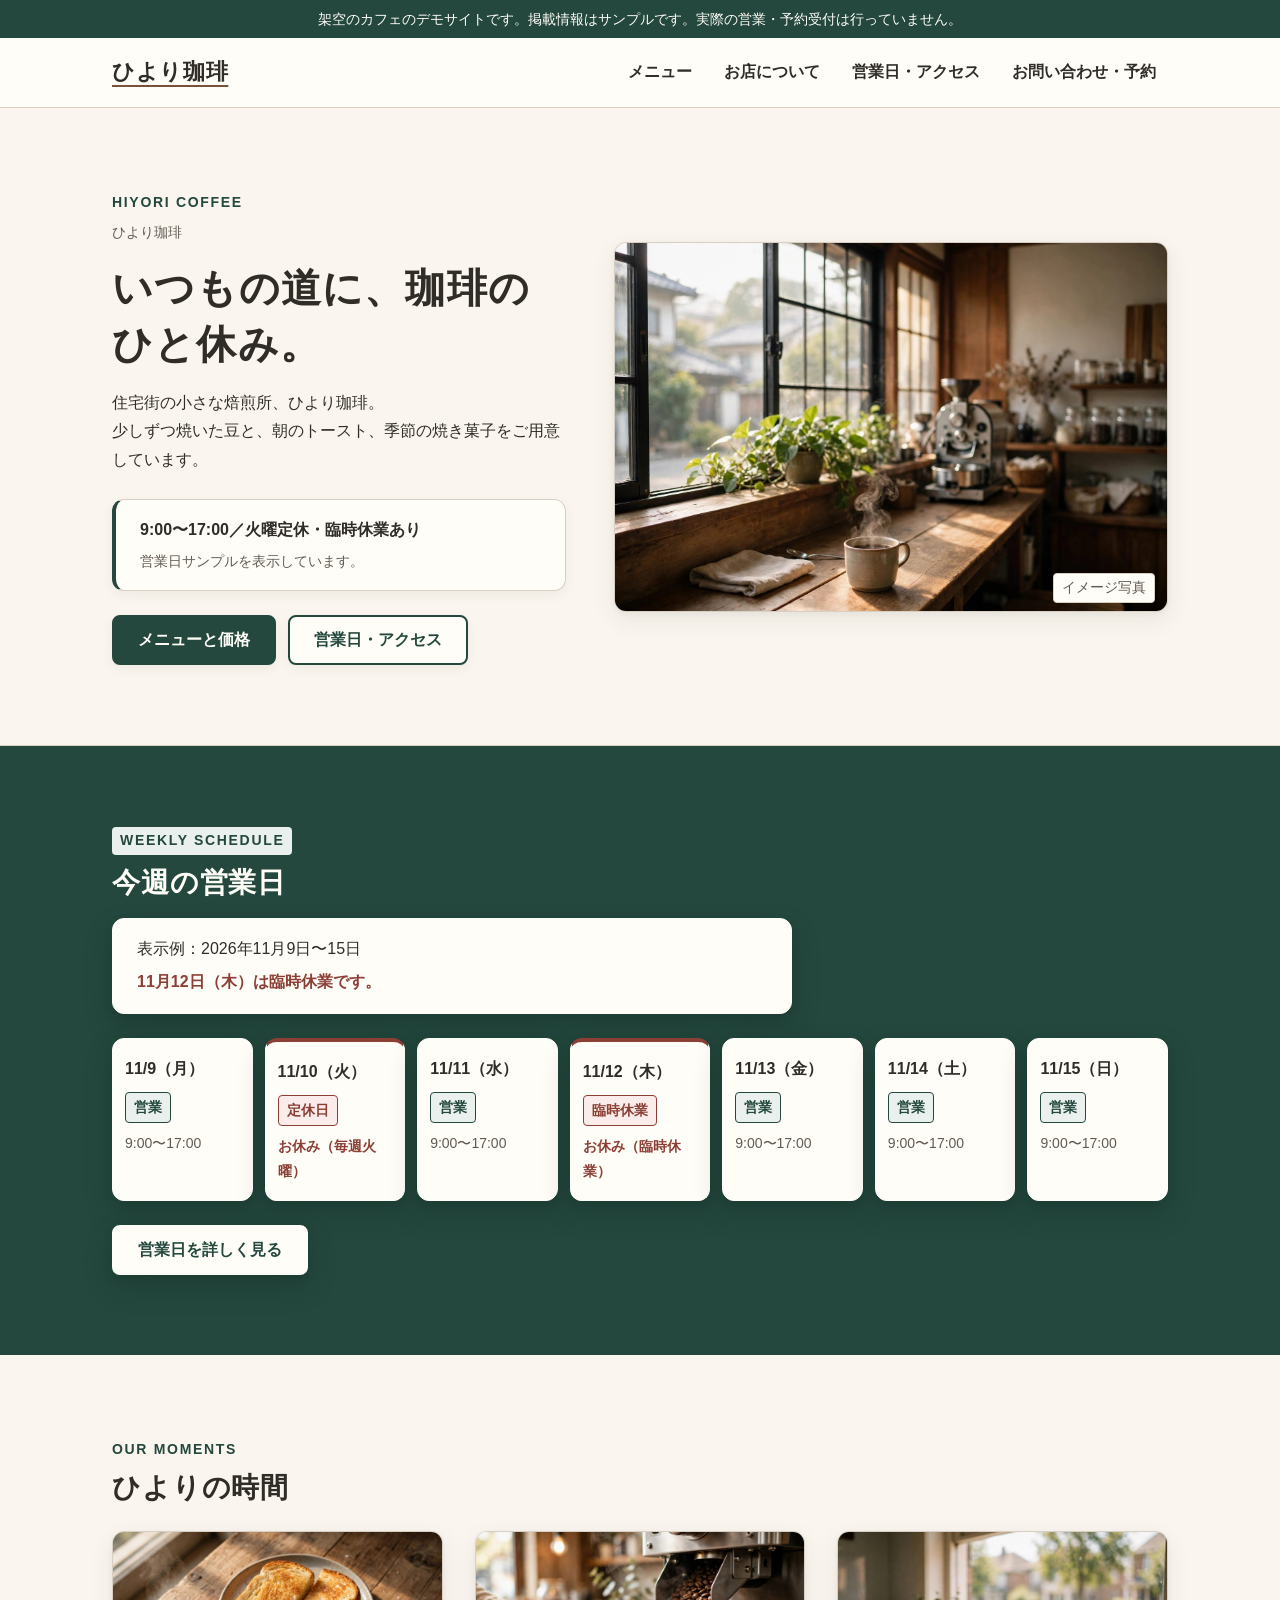
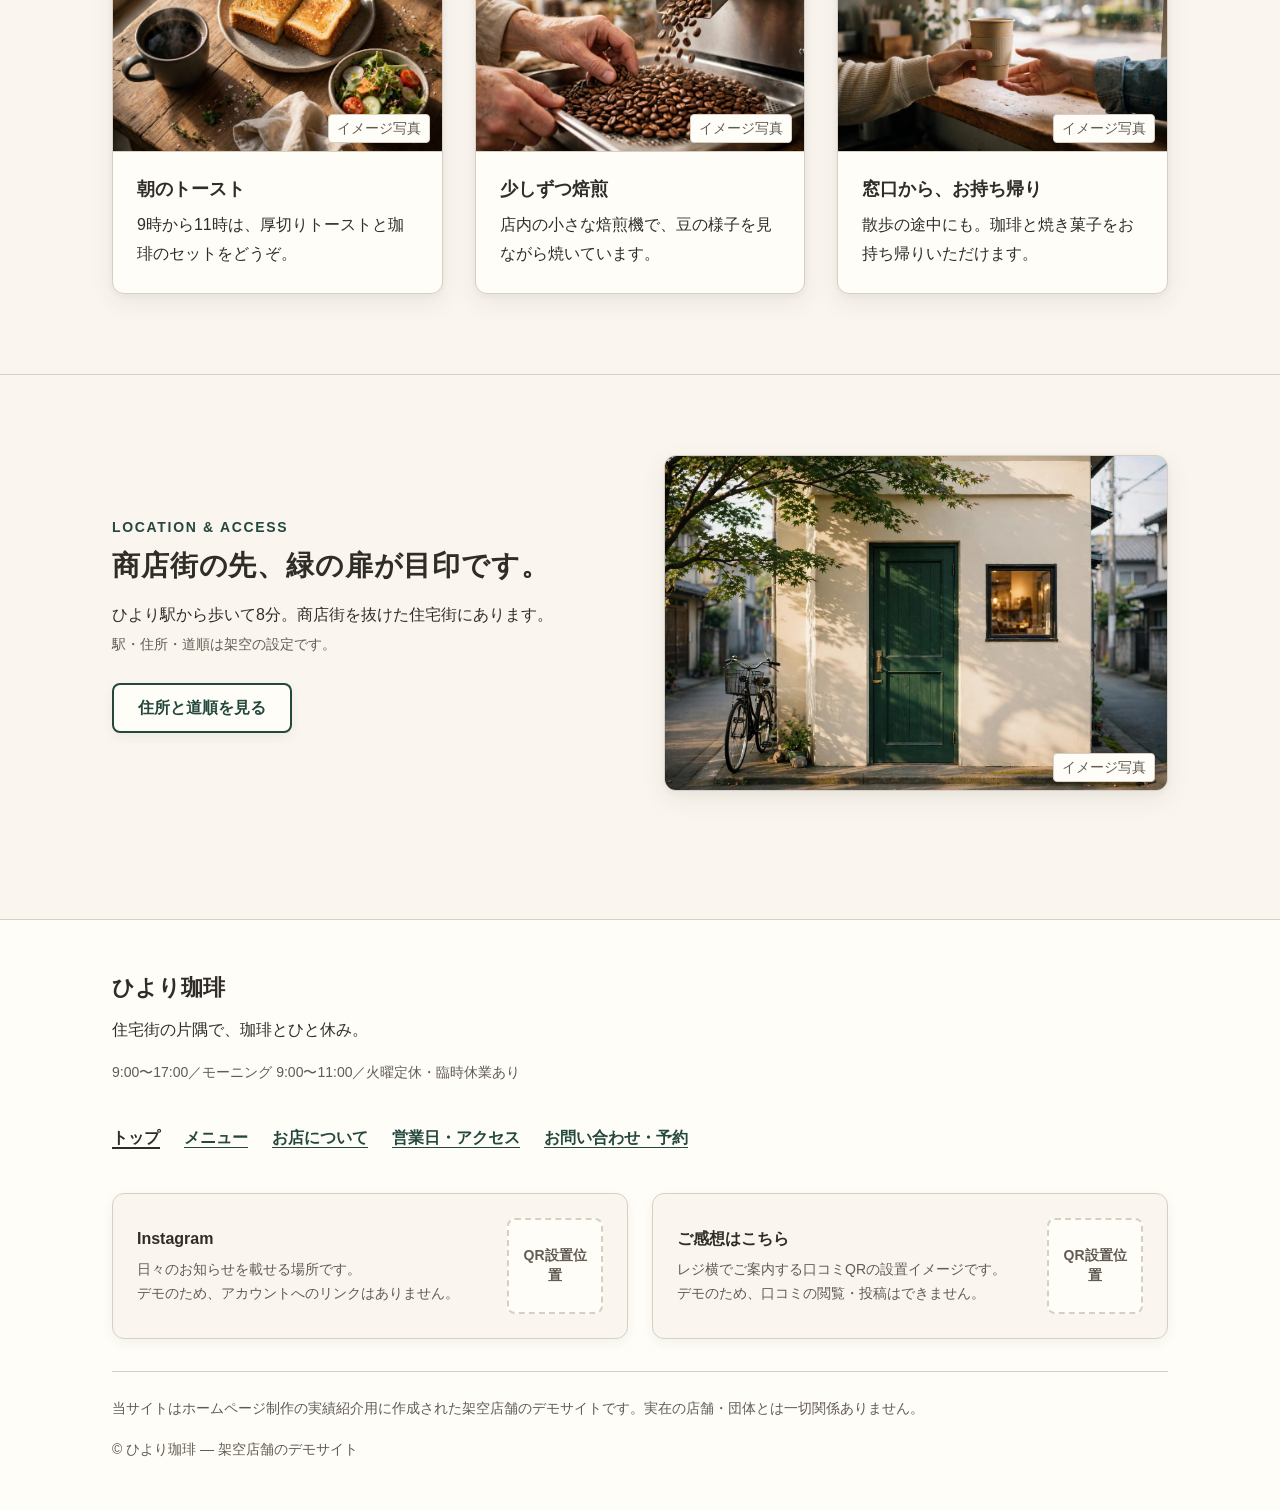
==== commit c4c374f3: "run2: redesign implemented by agy (photos, Mincho headings, green band, card shadows)" ====
--- a/site/index.html
+++ b/site/index.html
@@ -40,6 +40,7 @@
     <section class="section">
       <div class="container hero-grid">
         <div class="hero-content prose">
+          <p class="section-label">HIYORI COFFEE</p>
           <p class="note-text">ひより珈琲</p>
           <h1>いつもの道に、珈琲のひと休み。</h1>
           <p>
@@ -56,22 +57,22 @@
           </div>
         </div>
 
-        <div class="illus-frame illus-ratio-4-3" aria-hidden="true">
-          <div class="illus-window-scene">
-            <div class="illus-window"></div>
-            <div class="illus-leaf"></div>
-            <div class="illus-saucer"></div>
-            <div class="illus-cup"></div>
-            <div class="illus-table"></div>
-          </div>
-          <span class="illus-caption">イメージイラスト</span>
-        </div>
-      </div>
-    </section>
-
-    <!-- ② 今週の営業日 -->
-    <section class="section">
+        <figure class="photo-frame hero-media">
+          <img
+            src="images/hero-interior.jpg"
+            alt="朝の光が差し込む窓際の木のカウンターと珈琲（イメージ写真）"
+            width="1600"
+            height="1067"
+          >
+          <figcaption class="photo-caption">イメージ写真</figcaption>
+        </figure>
+      </div>
+    </section>
+
+    <!-- ② 今週の営業日（深緑の帯背景＋白い浮きカード） -->
+    <section class="section section-green-band">
       <div class="container">
+        <p class="section-label">WEEKLY SCHEDULE</p>
         <h2>今週の営業日</h2>
         <div class="hours-meta prose">
           <p data-hours-period>表示例：2026年11月9日〜15日</p>
@@ -95,19 +96,58 @@
     <!-- ③ 店の楽しみ -->
     <section class="section">
       <div class="container">
+        <p class="section-label">OUR MOMENTS</p>
         <h2>ひよりの時間</h2>
         <div class="cards-grid-3">
-          <article class="card">
-            <h3>朝のトースト</h3>
-            <p>9時から11時は、厚切りトーストと珈琲のセットをどうぞ。</p>
+          <article class="photo-card">
+            <div class="photo-card-media">
+              <img
+                src="images/toast-set.jpg"
+                alt="厚切りバタートーストとゆで卵、ブレンド珈琲のセット（イメージ写真）"
+                width="1600"
+                height="1067"
+                loading="lazy"
+              >
+              <span class="photo-caption">イメージ写真</span>
+            </div>
+            <div class="photo-card-body">
+              <h3>朝のトースト</h3>
+              <p>9時から11時は、厚切りトーストと珈琲のセットをどうぞ。</p>
+            </div>
           </article>
-          <article class="card">
-            <h3>少しずつ焙煎</h3>
-            <p>店内の小さな焙煎機で、豆の様子を見ながら焼いています。</p>
+
+          <article class="photo-card">
+            <div class="photo-card-media">
+              <img
+                src="images/roasting.jpg"
+                alt="小さな焙煎機と珈琲豆を確かめる手元（イメージ写真）"
+                width="1600"
+                height="1067"
+                loading="lazy"
+              >
+              <span class="photo-caption">イメージ写真</span>
+            </div>
+            <div class="photo-card-body">
+              <h3>少しずつ焙煎</h3>
+              <p>店内の小さな焙煎機で、豆の様子を見ながら焼いています。</p>
+            </div>
           </article>
-          <article class="card">
-            <h3>窓口から、お持ち帰り</h3>
-            <p>散歩の途中にも。珈琲と焼き菓子をお持ち帰りいただけます。</p>
+
+          <article class="photo-card">
+            <div class="photo-card-media">
+              <img
+                src="images/takeout.jpg"
+                alt="木の窓口から手渡すテイクアウト用の珈琲カップ（イメージ写真）"
+                width="1600"
+                height="1067"
+                loading="lazy"
+              >
+              <span class="photo-caption">イメージ写真</span>
+            </div>
+            <div class="photo-card-body">
+              <h3>窓口から、お持ち帰り</h3>
+              <p>散歩の途中にも。珈琲と焼き菓子をお持ち帰りいただけます。</p>
+            </div>
           </article>
         </div>
       </div>
@@ -115,15 +155,29 @@
 
     <!-- ④ アクセスの要約 -->
     <section class="section">
-      <div class="container prose">
-        <h2>商店街の先、緑の扉が目印です。</h2>
-        <p>
-          ひより駅から歩いて8分。商店街を抜けた住宅街にあります。<br>
-          <span class="note-text">駅・住所・道順は架空の設定です。</span>
-        </p>
-        <div class="section-link-wrap">
-          <a href="access.html#access" class="btn btn-secondary">住所と道順を見る</a>
-        </div>
+      <div class="container two-col-section">
+        <div class="prose">
+          <p class="section-label">LOCATION &amp; ACCESS</p>
+          <h2>商店街の先、緑の扉が目印です。</h2>
+          <p>
+            ひより駅から歩いて8分。商店街を抜けた住宅街にあります。<br>
+            <span class="note-text">駅・住所・道順は架空の設定です。</span>
+          </p>
+          <div class="section-link-wrap">
+            <a href="access.html#access" class="btn btn-secondary">住所と道順を見る</a>
+          </div>
+        </div>
+
+        <figure class="photo-frame">
+          <img
+            src="images/storefront.jpg"
+            alt="住宅街にある緑の扉が目印の小さなカフェの外観（イメージ写真）"
+            width="1600"
+            height="1067"
+            loading="lazy"
+          >
+          <figcaption class="photo-caption">イメージ写真</figcaption>
+        </figure>
       </div>
     </section>
   </main>
--- a/site/css/style.css
+++ b/site/css/style.css
@@ -1,7 +1,7 @@
 @charset "UTF-8";
 
 /* ==========================================================================
-   ひより珈琲 デモサイト スタイルシート
+   ひより珈琲 デモサイト スタイルシート (run 2: 写真・明朝見出し・立体カード対応)
    デザイントークン・共通レイアウト・各ページ装飾
    ========================================================================== */
 
@@ -22,7 +22,7 @@
 
   /* Typography */
   --font-sans: -apple-system, BlinkMacSystemFont, "Hiragino Kaku Gothic ProN", "Yu Gothic", Meiryo, sans-serif;
-  --font-serif: "Yu Mincho", "Hiragino Mincho ProN", serif;
+  --font-serif: "Hiragino Mincho ProN", "Yu Mincho", serif;
 
   /* Spacing Scale (4 / 8 / 12 / 16 / 24 / 32 / 48 / 64 / 80px) */
   --space-4: 4px;
@@ -40,6 +40,11 @@
   --radius-btn: 8px;
   --radius-label: 4px;
 
+  /* Elevation (Shadows) */
+  --shadow-card: 0 8px 24px rgba(48, 45, 40, 0.08), 0 2px 6px rgba(48, 45, 40, 0.04);
+  --shadow-card-strong: 0 12px 28px rgba(18, 36, 31, 0.24), 0 4px 10px rgba(18, 36, 31, 0.12);
+  --shadow-subtle: 0 4px 12px rgba(48, 45, 40, 0.06);
+
   /* Layout */
   --container-max: 1120px;
   --prose-max: 680px;
@@ -127,19 +132,14 @@
   font-family: var(--font-serif);
   color: var(--text-main);
   line-height: 1.4;
+  letter-spacing: 0.03em;
   margin-top: 0;
 }
 
 h1 {
-  font-size: 1.75rem; /* 28px on compact mobile, up to 32px */
+  font-size: 2rem; /* 32px */
   font-weight: 700;
   margin-bottom: var(--space-16);
-}
-
-@media (min-width: 375px) {
-  h1 {
-    font-size: 2rem; /* 32px */
-  }
 }
 
 @media (min-width: 768px) {
@@ -149,14 +149,14 @@
 }
 
 h2 {
-  font-size: 1.375rem; /* 22px */
+  font-size: 1.5rem; /* 24px */
   font-weight: 700;
   margin-bottom: var(--space-16);
 }
 
 @media (min-width: 768px) {
   h2 {
-    font-size: 1.625rem; /* 26px */
+    font-size: 1.75rem; /* 28px */
   }
 }
 
@@ -177,6 +177,20 @@
 
 p:last-child {
   margin-bottom: 0;
+}
+
+/* Section small English label above headings */
+.section-label {
+  display: inline-block;
+  font-family: var(--font-sans);
+  font-size: 0.875rem; /* 14px */
+  font-weight: 700;
+  letter-spacing: 0.12em;
+  text-transform: uppercase;
+  color: var(--color-green);
+  line-height: 1.4;
+  margin-top: 0;
+  margin-bottom: var(--space-8);
 }
 
 /* Anchor targets scroll margin so fixed bar or edges never obscure headings */
@@ -258,6 +272,28 @@
   }
 }
 
+/* Deep green band section ("今週の営業日") */
+.section-green-band {
+  background-color: var(--color-green);
+  color: var(--bg-surface);
+  border-bottom: none;
+}
+
+.section-green-band h2 {
+  color: var(--bg-surface);
+}
+
+.section-green-band .section-label {
+  background-color: var(--color-green-tint);
+  color: var(--color-green);
+  padding: var(--space-4) var(--space-8);
+  border-radius: var(--radius-label);
+}
+
+.section-green-band :focus-visible {
+  outline-color: var(--bg-surface);
+}
+
 .page-header {
   padding-top: var(--space-32);
   padding-bottom: var(--space-32);
@@ -498,6 +534,7 @@
   border-radius: var(--radius-btn);
   border: 2px solid transparent;
   cursor: pointer;
+  box-shadow: var(--shadow-subtle);
   transition: background-color 0.15s ease, color 0.15s ease, border-color 0.15s ease;
 }
 
@@ -524,6 +561,19 @@
   color: var(--text-main);
 }
 
+.section-green-band .btn-secondary {
+  background-color: var(--bg-surface);
+  color: var(--color-green);
+  border-color: var(--bg-surface);
+  box-shadow: var(--shadow-card-strong);
+}
+
+.section-green-band .btn-secondary:hover {
+  background-color: var(--color-green-tint);
+  border-color: var(--color-green-tint);
+  color: var(--text-main);
+}
+
 .btn:disabled {
   opacity: 0.55;
   cursor: not-allowed;
@@ -534,20 +584,76 @@
 }
 
 /* ==========================================================================
-   Cards & Labels
+   Photos, Cards & Labels
    ========================================================================== */
 
+.photo-frame {
+  position: relative;
+  width: 100%;
+  background-color: #EAE0D0;
+  border: 1px solid var(--color-border);
+  border-radius: var(--radius-card);
+  box-shadow: var(--shadow-card);
+  overflow: hidden;
+  margin: 0;
+}
+
+.photo-frame img,
+.photo-card-media img {
+  width: 100%;
+  height: auto;
+  aspect-ratio: 3 / 2;
+  object-fit: cover;
+  display: block;
+}
+
+.photo-caption {
+  position: absolute;
+  bottom: var(--space-8);
+  right: var(--space-12);
+  font-size: 0.875rem; /* 14px */
+  line-height: 1.4;
+  color: var(--text-sub);
+  background-color: var(--bg-surface);
+  padding: var(--space-4) var(--space-8);
+  border-radius: var(--radius-label);
+  border: 1px solid var(--color-border);
+}
+
 .card {
   background-color: var(--bg-surface);
   border: 1px solid var(--color-border);
   border-radius: var(--radius-card);
+  box-shadow: var(--shadow-card);
   padding: var(--space-24);
+}
+
+.photo-card {
+  background-color: var(--bg-surface);
+  border: 1px solid var(--color-border);
+  border-radius: var(--radius-card);
+  box-shadow: var(--shadow-card);
+  overflow: hidden;
+  display: flex;
+  flex-direction: column;
+}
+
+.photo-card-media {
+  position: relative;
+  width: 100%;
+  background-color: #EAE0D0;
+  border-bottom: 1px solid var(--color-border);
+}
+
+.photo-card-body {
+  padding: var(--space-24);
+  flex: 1;
 }
 
 .badge {
   display: inline-flex;
   align-items: center;
-  padding: 2px var(--space-8);
+  padding: var(--space-4) var(--space-8);
   font-size: 0.875rem;
   font-weight: 700;
   line-height: 1.5;
@@ -568,20 +674,30 @@
 }
 
 /* ==========================================================================
-   Hero & CSS Illustrations (Placeholders)
+   Hero Section (Photo as Hero: Mobile stacked, PC 55% photo on right)
    ========================================================================== */
 
 .hero-grid {
   display: grid;
   grid-template-columns: 1fr;
-  gap: var(--space-32);
-  align-items: center;
+  gap: var(--space-24);
+  align-items: center;
+}
+
+/* Mobile: photo on top, heading & content below */
+.hero-media {
+  order: -1;
 }
 
 @media (min-width: 768px) {
   .hero-grid {
-    grid-template-columns: 1.1fr 0.9fr;
+    /* 45% text on left, 55% large photo on right */
+    grid-template-columns: 9fr 11fr;
     gap: var(--space-32);
+  }
+
+  .hero-media {
+    order: 0;
   }
 }
 
@@ -595,8 +711,9 @@
   background-color: var(--bg-surface);
   border: 1px solid var(--color-border);
   border-left: 4px solid var(--color-green);
-  border-radius: var(--radius-btn);
-  padding: var(--space-16);
+  border-radius: var(--radius-card);
+  box-shadow: var(--shadow-subtle);
+  padding: var(--space-16) var(--space-24);
   margin-top: var(--space-24);
 }
 
@@ -609,350 +726,6 @@
   font-size: 0.875rem;
   color: var(--text-sub);
   margin-bottom: 0;
-}
-
-/* Illustration containers */
-.illus-frame {
-  position: relative;
-  width: 100%;
-  background: linear-gradient(160deg, #F5EFE4 0%, #EAE0D0 100%);
-  border: 1px solid var(--color-border);
-  border-radius: var(--radius-card);
-  overflow: hidden;
-  display: flex;
-  align-items: center;
-  justify-content: center;
-}
-
-.illus-ratio-4-3 {
-  aspect-ratio: 4 / 3;
-  min-height: 210px;
-}
-
-.illus-ratio-3-2 {
-  aspect-ratio: 3 / 2;
-  min-height: 160px;
-}
-
-.illus-caption {
-  position: absolute;
-  bottom: var(--space-8);
-  right: var(--space-12);
-  font-size: 0.75rem;
-  color: var(--text-sub);
-  background-color: rgba(255, 253, 248, 0.9);
-  padding: 2px var(--space-8);
-  border-radius: var(--radius-label);
-  border: 1px solid var(--color-border);
-}
-
-/* 1. Hero Illustration: Window & Coffee Cup */
-.illus-window-scene {
-  position: relative;
-  width: 220px;
-  height: 170px;
-}
-
-.illus-window {
-  position: absolute;
-  top: 8px;
-  left: 24px;
-  width: 110px;
-  height: 96px;
-  background: linear-gradient(180deg, #FAF6EF 0%, #E9F0ED 100%);
-  border: 4px solid var(--color-brown);
-  border-radius: 6px 6px 0 0;
-}
-
-.illus-window::before {
-  content: "";
-  position: absolute;
-  top: 0;
-  left: 50%;
-  width: 3px;
-  height: 100%;
-  background-color: var(--color-brown);
-  transform: translateX(-50%);
-}
-
-.illus-window::after {
-  content: "";
-  position: absolute;
-  top: 50%;
-  left: 0;
-  width: 100%;
-  height: 3px;
-  background-color: var(--color-brown);
-  transform: translateY(-50%);
-}
-
-.illus-leaf {
-  position: absolute;
-  top: 24px;
-  right: 26px;
-  width: 36px;
-  height: 56px;
-  background-color: var(--color-green);
-  border-radius: 50% 50% 12px 50%;
-  opacity: 0.85;
-}
-
-.illus-table {
-  position: absolute;
-  bottom: 12px;
-  left: 10px;
-  right: 10px;
-  height: 14px;
-  background-color: var(--color-brown);
-  border-radius: 4px;
-}
-
-.illus-cup {
-  position: absolute;
-  bottom: 30px;
-  right: 48px;
-  width: 56px;
-  height: 42px;
-  background-color: var(--bg-surface);
-  border: 3px solid var(--color-brown);
-  border-radius: 4px 4px 22px 22px;
-}
-
-.illus-cup::before {
-  content: "";
-  position: absolute;
-  top: 6px;
-  left: 6px;
-  right: 6px;
-  height: 8px;
-  background-color: var(--color-brown);
-  border-radius: 4px;
-}
-
-.illus-cup::after {
-  content: "";
-  position: absolute;
-  top: 8px;
-  right: -15px;
-  width: 14px;
-  height: 20px;
-  border: 3px solid var(--color-brown);
-  border-left: none;
-  border-radius: 0 10px 10px 0;
-}
-
-.illus-saucer {
-  position: absolute;
-  bottom: 24px;
-  right: 36px;
-  width: 80px;
-  height: 8px;
-  background-color: var(--bg-surface);
-  border: 3px solid var(--color-brown);
-  border-radius: 8px;
-}
-
-/* 2. Toast & Coffee Illustration (Menu) */
-.illus-morning-scene {
-  position: relative;
-  width: 200px;
-  height: 120px;
-}
-
-.illus-plate {
-  position: absolute;
-  bottom: 16px;
-  left: 16px;
-  width: 104px;
-  height: 76px;
-  background-color: var(--bg-surface);
-  border: 3px solid var(--color-border);
-  border-radius: 50%;
-}
-
-.illus-toast {
-  position: absolute;
-  bottom: 28px;
-  left: 36px;
-  width: 64px;
-  height: 54px;
-  background-color: #DFB988;
-  border: 4px solid var(--color-brown);
-  border-radius: 16px 16px 8px 8px;
-}
-
-.illus-toast::after {
-  content: "";
-  position: absolute;
-  top: 14px;
-  left: 16px;
-  width: 22px;
-  height: 18px;
-  background-color: #FAF6EF;
-  border: 2px solid var(--color-brown);
-  border-radius: 3px;
-}
-
-.illus-mug {
-  position: absolute;
-  bottom: 24px;
-  right: 24px;
-  width: 44px;
-  height: 48px;
-  background-color: var(--color-green);
-  border-radius: 4px 4px 12px 12px;
-}
-
-.illus-mug::after {
-  content: "";
-  position: absolute;
-  top: 10px;
-  right: -12px;
-  width: 12px;
-  height: 22px;
-  border: 4px solid var(--color-green);
-  border-left: none;
-  border-radius: 0 8px 8px 0;
-}
-
-/* 3. Roaster Illustration (About) */
-.illus-roaster-scene {
-  position: relative;
-  width: 200px;
-  height: 140px;
-}
-
-.illus-roaster-drum {
-  position: absolute;
-  bottom: 28px;
-  left: 44px;
-  width: 84px;
-  height: 64px;
-  background-color: var(--color-green);
-  border: 3px solid var(--text-main);
-  border-radius: 12px;
-}
-
-.illus-roaster-drum::before {
-  content: "";
-  position: absolute;
-  top: 14px;
-  left: 22px;
-  width: 34px;
-  height: 34px;
-  background-color: var(--color-brown);
-  border: 3px solid var(--bg-surface);
-  border-radius: 50%;
-}
-
-.illus-roaster-hopper {
-  position: absolute;
-  top: 16px;
-  left: 64px;
-  width: 44px;
-  height: 34px;
-  background-color: var(--color-brown);
-  clip-path: polygon(0 0, 100% 0, 75% 100%, 25% 100%);
-}
-
-.illus-roaster-tray {
-  position: absolute;
-  bottom: 16px;
-  left: 32px;
-  width: 128px;
-  height: 14px;
-  background-color: var(--color-brown);
-  border-radius: 4px;
-}
-
-/* 4. Route Landmarks Illustration (Access) */
-.illus-landmarks-grid {
-  display: grid;
-  grid-template-columns: repeat(3, 1fr);
-  gap: var(--space-12);
-  width: 100%;
-  padding: var(--space-24) var(--space-16) var(--space-32);
-}
-
-.illus-landmark-item {
-  background-color: var(--bg-surface);
-  border: 1px solid var(--color-border);
-  border-radius: var(--radius-btn);
-  padding: var(--space-12) var(--space-8);
-  text-align: center;
-  display: flex;
-  flex-direction: column;
-  align-items: center;
-  gap: var(--space-8);
-}
-
-.illus-landmark-icon {
-  width: 44px;
-  height: 44px;
-  border-radius: 50%;
-  display: flex;
-  align-items: center;
-  justify-content: center;
-  position: relative;
-}
-
-.illus-icon-station {
-  background-color: var(--color-brown-tint);
-  border: 2px solid var(--color-brown);
-}
-
-.illus-icon-station::before {
-  content: "";
-  width: 20px;
-  height: 16px;
-  border: 2px solid var(--color-brown);
-  border-radius: 3px;
-  background-color: var(--bg-surface);
-}
-
-.illus-icon-clock {
-  background-color: var(--color-brown-tint);
-  border: 2px solid var(--color-brown);
-}
-
-.illus-icon-clock::before {
-  content: "";
-  width: 2px;
-  height: 10px;
-  background-color: var(--color-brown);
-  position: absolute;
-  top: 11px;
-  left: 19px;
-}
-
-.illus-icon-clock::after {
-  content: "";
-  width: 8px;
-  height: 2px;
-  background-color: var(--color-brown);
-  position: absolute;
-  top: 19px;
-  left: 19px;
-}
-
-.illus-icon-door {
-  background-color: var(--color-green-tint);
-  border: 2px solid var(--color-green);
-}
-
-.illus-icon-door::before {
-  content: "";
-  width: 16px;
-  height: 24px;
-  background-color: var(--color-green);
-  border-radius: 6px 6px 0 0;
-}
-
-.illus-landmark-label {
-  font-size: 0.75rem;
-  font-weight: 700;
-  color: var(--text-main);
-  line-height: 1.3;
 }
 
 /* ==========================================================================
@@ -975,7 +748,7 @@
 
 @media (min-width: 1024px) {
   .cards-grid-3 {
-    gap: var(--space-48);
+    gap: var(--space-32);
   }
 }
 
@@ -985,10 +758,17 @@
 
 .hours-meta {
   background-color: var(--bg-surface);
-  border: 1px solid var(--color-border);
-  border-radius: var(--radius-btn);
-  padding: var(--space-16);
+  color: var(--text-main);
+  border: 1px solid var(--color-border);
+  border-radius: var(--radius-card);
+  box-shadow: var(--shadow-card);
+  padding: var(--space-16) var(--space-24);
   margin-bottom: var(--space-24);
+}
+
+.section-green-band .hours-meta {
+  border-color: var(--bg-surface);
+  box-shadow: var(--shadow-card-strong);
 }
 
 .hours-meta p {
@@ -1016,8 +796,10 @@
 
 .weekly-card {
   background-color: var(--bg-surface);
-  border: 1px solid var(--color-border);
-  border-radius: var(--radius-btn);
+  color: var(--text-main);
+  border: 1px solid var(--color-border);
+  border-radius: var(--radius-card);
+  box-shadow: var(--shadow-card);
   padding: var(--space-12) var(--space-16);
   display: flex;
   flex-wrap: wrap;
@@ -1026,13 +808,19 @@
   gap: var(--space-8);
 }
 
+.section-green-band .weekly-card {
+  border-color: var(--bg-surface);
+  box-shadow: var(--shadow-card-strong);
+}
+
 .weekly-card.is-closed {
-  background-color: var(--color-closed-tint);
-  border-color: #DFB8B3;
+  background-color: var(--bg-surface);
+  border-left: 4px solid var(--color-closed);
 }
 
 .weekly-card-date {
   font-weight: 700;
+  color: var(--text-main);
   min-width: 96px;
 }
 
@@ -1051,13 +839,13 @@
 
 .weekly-card.is-closed .weekly-card-hours {
   color: var(--color-closed);
-  font-weight: 600;
+  font-weight: 700;
 }
 
 @media (min-width: 960px) {
   .weekly-cards-list {
     grid-template-columns: repeat(7, 1fr);
-    gap: var(--space-8);
+    gap: var(--space-12);
   }
 
   .weekly-card {
@@ -1067,6 +855,11 @@
     padding: var(--space-16) var(--space-12);
   }
 
+  .weekly-card.is-closed {
+    border-left: 1px solid var(--bg-surface);
+    border-top: 4px solid var(--color-closed);
+  }
+
   .weekly-card-date {
     min-width: 0;
   }
@@ -1085,39 +878,44 @@
   table-layout: fixed;
   background-color: var(--bg-surface);
   border: 1px solid var(--color-border);
+  box-shadow: var(--shadow-card);
   margin-bottom: var(--space-24);
 }
 
 .week-calendar-table th,
 .week-calendar-table td {
   border: 1px solid var(--color-border);
-  padding: var(--space-8) 2px;
+  padding: var(--space-8) 0;
   text-align: center;
   vertical-align: top;
 }
 
 .week-calendar-table th {
   background-color: #F2ECE1;
-  font-size: 0.8125rem;
+  font-size: 0.875rem; /* 14px */
   font-weight: 700;
   color: var(--text-main);
 }
 
 .cal-date {
   display: block;
-  font-size: 0.75rem;
-  font-weight: 700;
+  font-size: 0.875rem; /* 14px */
+  font-weight: 700;
+  line-height: 1.3;
   margin-bottom: var(--space-4);
   font-variant-numeric: tabular-nums;
+  letter-spacing: -0.02em;
+  white-space: nowrap;
 }
 
 .cal-status {
   display: inline-block;
-  font-size: 0.75rem;
-  font-weight: 700;
-  padding: 2px 4px;
+  font-size: 0.875rem; /* 14px */
+  font-weight: 700;
+  padding: var(--space-4);
   border-radius: var(--radius-label);
-  line-height: 1.3;
+  line-height: 1.2;
+  white-space: nowrap;
 }
 
 .cal-status-open {
@@ -1132,7 +930,7 @@
 
 .cal-hours {
   display: none;
-  font-size: 0.75rem;
+  font-size: 0.875rem; /* 14px */
   color: var(--text-sub);
   margin-top: var(--space-4);
   font-variant-numeric: tabular-nums;
@@ -1146,11 +944,12 @@
 
   .cal-date {
     font-size: 0.9375rem;
+    letter-spacing: normal;
   }
 
   .cal-status {
-    font-size: 0.8125rem;
-    padding: 2px 8px;
+    font-size: 0.875rem; /* 14px */
+    padding: var(--space-4) var(--space-8);
   }
 
   .cal-hours {
@@ -1187,23 +986,64 @@
 }
 
 /* ==========================================================================
-   Menu List Styles
+   Menu List & Featured Photo Cards
    ========================================================================== */
 
-.menu-layout-header {
+.menu-section-body {
+  max-width: 840px;
+}
+
+/* Featured menu card with photo */
+.menu-featured-card {
+  background-color: var(--bg-surface);
+  border: 1px solid var(--color-border);
+  border-radius: var(--radius-card);
+  box-shadow: var(--shadow-card);
+  overflow: hidden;
+  margin-top: var(--space-24);
   display: grid;
   grid-template-columns: 1fr;
-  gap: var(--space-24);
-  align-items: center;
+}
+
+.menu-featured-media {
+  position: relative;
+  width: 100%;
+  background-color: #EAE0D0;
+  border-bottom: 1px solid var(--color-border);
+}
+
+.menu-featured-media img {
+  width: 100%;
+  height: 100%;
+  aspect-ratio: 3 / 2;
+  object-fit: cover;
+  display: block;
+}
+
+.menu-featured-body {
+  padding: var(--space-24);
+  display: flex;
+  flex-direction: column;
+  justify-content: center;
+  gap: var(--space-12);
 }
 
 @media (min-width: 768px) {
-  .menu-layout-header {
-    grid-template-columns: 1.2fr 0.8fr;
-    gap: var(--space-32);
-  }
-}
-
+  .menu-featured-card {
+    grid-template-columns: 5fr 6fr;
+  }
+
+  .menu-featured-media {
+    border-bottom: none;
+    border-right: 1px solid var(--color-border);
+  }
+
+  .menu-featured-body {
+    padding: var(--space-32);
+  }
+}
+
+/* Conventional text menu rows */
 .menu-list {
   list-style: none;
   margin: var(--space-24) 0 0;
@@ -1217,6 +1057,7 @@
   background-color: var(--bg-surface);
   border: 1px solid var(--color-border);
   border-radius: var(--radius-card);
+  box-shadow: var(--shadow-subtle);
   padding: var(--space-16) var(--space-24);
   display: flex;
   flex-direction: column;
@@ -1249,7 +1090,7 @@
 .menu-item-desc {
   margin: 0;
   color: var(--text-sub);
-  font-size: 0.9375rem;
+  font-size: 1rem; /* 16px */
 }
 
 .beans-box {
@@ -1257,6 +1098,7 @@
   border: 1px solid var(--color-border);
   border-left: 4px solid var(--color-brown);
   border-radius: var(--radius-card);
+  box-shadow: var(--shadow-card);
   padding: var(--space-24);
   margin-top: var(--space-16);
 }
@@ -1266,7 +1108,7 @@
   font-size: 1.125rem;
   color: var(--color-green);
   font-variant-numeric: tabular-nums;
-  margin-top: var(--space-12);
+  margin-top: 0;
 }
 
 /* ==========================================================================
@@ -1282,7 +1124,7 @@
 
 @media (min-width: 768px) {
   .two-col-section {
-    grid-template-columns: 1.15fr 0.85fr;
+    grid-template-columns: 1fr 1fr;
     gap: var(--space-32);
   }
 }
@@ -1298,6 +1140,7 @@
   background-color: var(--bg-surface);
   border: 1px solid var(--color-border);
   border-radius: var(--radius-card);
+  box-shadow: var(--shadow-card);
   padding: var(--space-16) var(--space-24);
 }
 
@@ -1347,6 +1190,7 @@
   background-color: var(--color-brown-tint);
   border: 2px solid var(--color-brown);
   border-radius: var(--radius-card);
+  box-shadow: var(--shadow-subtle);
   padding: var(--space-16) var(--space-24);
   margin-top: var(--space-16);
   font-weight: 700;
@@ -1356,6 +1200,7 @@
   background-color: var(--bg-surface);
   border: 1px solid var(--color-border);
   border-radius: var(--radius-card);
+  box-shadow: var(--shadow-card);
   padding: var(--space-24);
   margin-top: var(--space-16);
 }
@@ -1371,6 +1216,7 @@
   background-color: var(--bg-surface);
   border: 1px solid var(--color-border);
   border-radius: var(--radius-card);
+  box-shadow: var(--shadow-card);
   padding: var(--space-24);
   margin-top: var(--space-24);
 }
@@ -1398,8 +1244,9 @@
   background-color: var(--color-closed-tint);
   color: var(--color-closed);
   border: 1px solid var(--color-closed);
-  font-size: 0.75rem;
-  padding: 1px 6px;
+  font-size: 0.875rem; /* 14px */
+  line-height: 1.4;
+  padding: var(--space-4) var(--space-8);
   border-radius: var(--radius-label);
 }
 
@@ -1407,8 +1254,9 @@
   background-color: #EFEAE1;
   color: var(--text-sub);
   border: 1px solid var(--color-border);
-  font-size: 0.75rem;
-  padding: 1px 6px;
+  font-size: 0.875rem; /* 14px */
+  line-height: 1.4;
+  padding: var(--space-4) var(--space-8);
   border-radius: var(--radius-label);
 }
 
@@ -1463,7 +1311,7 @@
 .checkbox-wrap input[type="checkbox"] {
   width: 22px;
   height: 22px;
-  margin-top: 3px;
+  margin-top: var(--space-4);
   flex-shrink: 0;
   accent-color: var(--color-green);
 }
@@ -1578,6 +1426,7 @@
   background-color: var(--bg-base);
   border: 1px solid var(--color-border);
   border-radius: var(--radius-card);
+  box-shadow: var(--shadow-subtle);
   padding: var(--space-24);
   display: flex;
   flex-wrap: wrap;
@@ -1596,8 +1445,8 @@
 }
 
 .qr-placeholder-box {
-  width: 88px;
-  height: 88px;
+  width: 96px;
+  height: 96px;
   background-color: var(--bg-surface);
   border: 2px dashed var(--color-border);
   border-radius: var(--radius-btn);
@@ -1605,7 +1454,8 @@
   align-items: center;
   justify-content: center;
   text-align: center;
-  font-size: 0.75rem;
+  font-size: 0.875rem; /* 14px */
+  line-height: 1.4;
   font-weight: 700;
   color: var(--text-sub);
   padding: var(--space-8);
@@ -1647,7 +1497,7 @@
   padding: var(--space-4);
   color: var(--text-main);
   text-decoration: none;
-  font-size: 0.8125rem;
+  font-size: 0.875rem; /* 14px */
   font-weight: 700;
   border-right: 1px solid var(--color-border);
   text-align: center;
@@ -1664,7 +1514,7 @@
 }
 
 .mobile-bottom-icon {
-  font-size: 0.75rem;
+  font-size: 0.875rem; /* 14px */
   color: var(--color-brown);
   line-height: 1.2;
 }
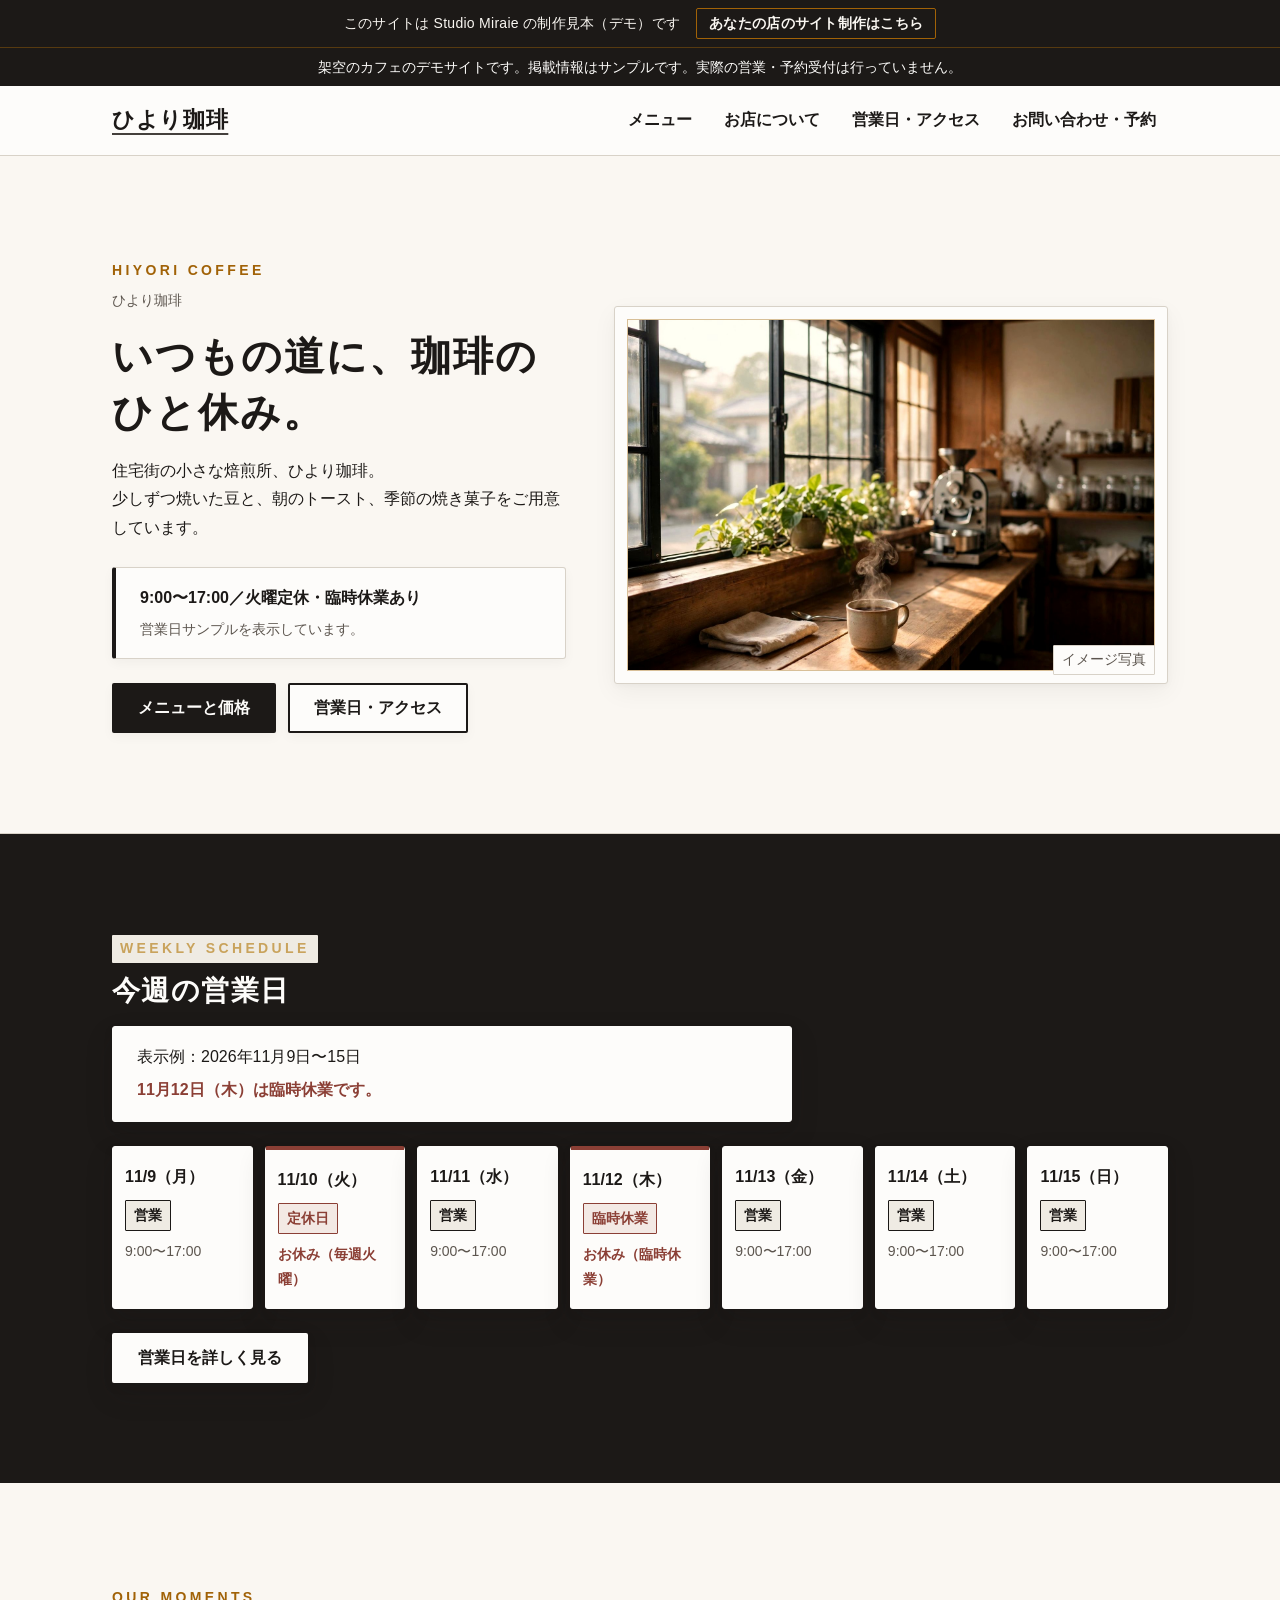
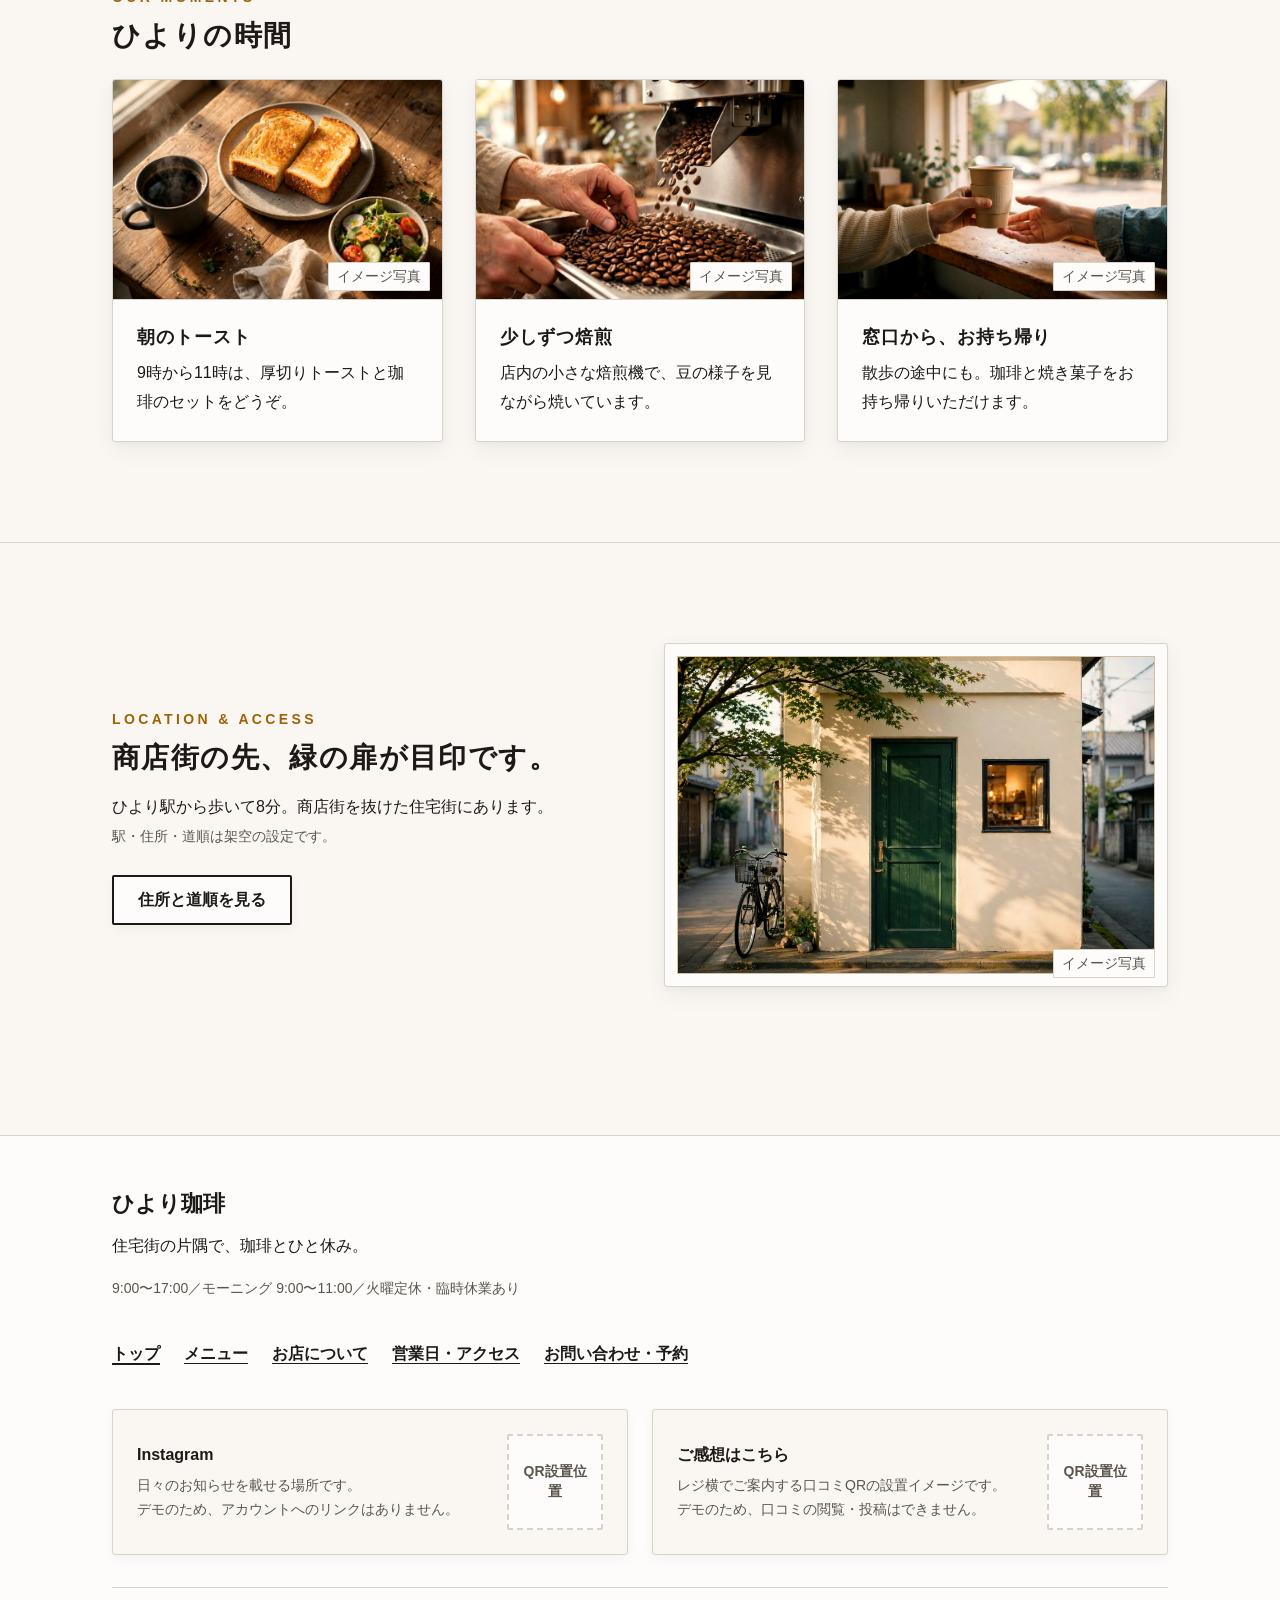
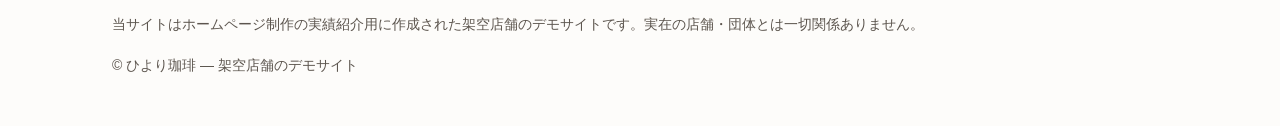
==== commit 519de445: "Add Studio Miraie recruitment bar to all pages (run 6, agy)" ====
--- a/site/index.html
+++ b/site/index.html
@@ -12,6 +12,13 @@
 </head>
 <body>
   <a href="#main-content" class="skip-link">本文へ移動</a>
+
+  <aside class="studio-bar" aria-label="制作元の案内">
+    <div class="container studio-bar-inner">
+      <p class="studio-bar-text">このサイトは Studio Miraie の制作見本（デモ）です</p>
+      <a href="https://studio-miraie-portfolio.vercel.app" class="studio-bar-cta">あなたの店のサイト制作はこちら</a>
+    </div>
+  </aside>
 
   <div class="demo-banner" role="region" aria-label="デモサイトの告知">
     <p>架空のカフェのデモサイトです。掲載情報はサンプルです。実際の営業・予約受付は行っていません。</p>
--- a/site/css/style.css
+++ b/site/css/style.css
@@ -7,18 +7,19 @@
 
 :root {
   /* Color Tokens */
-  --bg-base: #FAF6EF;
-  --bg-surface: #FFFDF8;
-  --text-main: #302D28;
-  --text-sub: #625B52;
-  --color-green: #24483E;
-  --color-green-tint: #E9F0ED;
-  --color-brown: #795039;
-  --color-brown-tint: #F3ECE6;
-  --color-border: #D8CFC2;
+  --bg-base: #FAF7F2;
+  --bg-surface: #FDFCFA;
+  --text-main: #1C1917;
+  --text-sub: #5C554E;
+  --color-green: #1C1917;
+  --color-green-tint: #EFEBE3;
+  --color-brown: #44403C;
+  --color-brown-tint: #F1EDE6;
+  --color-border: #D8D2C8;
   --color-closed: #8B3F35;
-  --color-closed-tint: #F9ECEA;
-  --color-focus: #245FA5;
+  --color-closed-tint: #F3E9E4;
+  --color-focus: #1C1917;
+  --color-accent: #A16207;
 
   /* Typography */
   --font-sans: -apple-system, BlinkMacSystemFont, "Hiragino Kaku Gothic ProN", "Yu Gothic", Meiryo, sans-serif;
@@ -36,14 +37,14 @@
   --space-80: 80px;
 
   /* Radius */
-  --radius-card: 12px;
-  --radius-btn: 8px;
-  --radius-label: 4px;
+  --radius-card: 3px;
+  --radius-btn: 2px;
+  --radius-label: 1px;
 
   /* Elevation (Shadows) */
-  --shadow-card: 0 8px 24px rgba(48, 45, 40, 0.08), 0 2px 6px rgba(48, 45, 40, 0.04);
-  --shadow-card-strong: 0 12px 28px rgba(18, 36, 31, 0.24), 0 4px 10px rgba(18, 36, 31, 0.12);
-  --shadow-subtle: 0 4px 12px rgba(48, 45, 40, 0.06);
+  --shadow-card: 0 8px 24px rgba(28, 25, 23, 0.05), 0 2px 6px rgba(28, 25, 23, 0.03);
+  --shadow-card-strong: 0 12px 28px rgba(28, 25, 23, 0.16), 0 4px 10px rgba(28, 25, 23, 0.08);
+  --shadow-subtle: 0 4px 12px rgba(28, 25, 23, 0.04);
 
   /* Layout */
   --container-max: 1120px;
@@ -545,8 +546,8 @@
 }
 
 .btn-primary:hover {
-  background-color: #1A362E;
-  border-color: #1A362E;
+  background-color: #0C0A09;
+  border-color: #0C0A09;
   color: var(--bg-surface);
 }
 
@@ -590,7 +591,7 @@
 .photo-frame {
   position: relative;
   width: 100%;
-  background-color: #EAE0D0;
+  background-color: #EFEBE3;
   border: 1px solid var(--color-border);
   border-radius: var(--radius-card);
   box-shadow: var(--shadow-card);
@@ -641,7 +642,7 @@
 .photo-card-media {
   position: relative;
   width: 100%;
-  background-color: #EAE0D0;
+  background-color: #EFEBE3;
   border-bottom: 1px solid var(--color-border);
 }
 
@@ -1008,7 +1009,7 @@
 .menu-featured-media {
   position: relative;
   width: 100%;
-  background-color: #EAE0D0;
+  background-color: #EFEBE3;
   border-bottom: 1px solid var(--color-border);
 }
 
@@ -1082,7 +1083,7 @@
 
 .menu-item-price {
   font-weight: 700;
-  color: var(--color-green);
+  color: var(--color-accent);
   font-variant-numeric: tabular-nums;
   white-space: nowrap;
 }
@@ -1106,7 +1107,7 @@
 .beans-price {
   font-weight: 700;
   font-size: 1.125rem;
-  color: var(--color-green);
+  color: var(--color-accent);
   font-variant-numeric: tabular-nums;
   margin-top: 0;
 }
@@ -1524,3 +1525,208 @@
     display: none !important;
   }
 }
+
+/* --- run 3: Showa film grain overlay --- */
+body::after {
+  content: "";
+  position: fixed;
+  inset: 0;
+  z-index: 1500;
+  pointer-events: none;
+  background-image: url("data:image/svg+xml,%3Csvg xmlns='http://www.w3.org/2000/svg' width='240' height='240'%3E%3Cfilter id='n'%3E%3CfeTurbulence type='fractalNoise' baseFrequency='0.9' numOctaves='2'/%3E%3CfeColorMatrix type='saturate' values='0'/%3E%3CfeComponentTransfer%3E%3CfeFuncA type='linear' slope='0.05'/%3E%3C/feComponentTransfer%3E%3C/filter%3E%3Crect width='100%25' height='100%25' filter='url(%23n)'/%3E%3C/svg%3E");
+}
+
+/* --- run 4: UI/UX Pro Max (Vintage Analog / Bakery-Cafe data) refinements --- */
+
+/* Polaroid-style frame for standalone photos (style data: polaroid frame) */
+.photo-frame {
+  background-color: var(--bg-surface);
+  padding: 10px 10px 16px;
+}
+.photo-frame img {
+  border-radius: 6px;
+}
+.photo-caption {
+  z-index: 2;
+}
+
+/* Warm light leak on the hero photo (style data: --light-leak-color rgba(255,200,100,0.2)) */
+.hero-media {
+  position: relative;
+}
+.hero-media::after {
+  content: "";
+  position: absolute;
+  inset: 10px 10px 16px;
+  z-index: 1;
+  pointer-events: none;
+  border-radius: 6px;
+  background:
+    radial-gradient(ellipse 65% 50% at 88% 0%, rgba(255, 200, 100, 0.20), rgba(255, 200, 100, 0) 70%),
+    radial-gradient(ellipse 45% 38% at 0% 100%, rgba(212, 165, 116, 0.12), rgba(212, 165, 116, 0) 70%);
+  mix-blend-mode: soft-light;
+}
+
+/* Card hover lift (checklist: hover states, 150-300ms transitions) */
+.photo-card,
+.menu-featured-card,
+.card {
+  transition: transform 0.25s ease, box-shadow 0.25s ease;
+}
+@media (hover: hover) {
+  .photo-card:hover,
+  .menu-featured-card:hover,
+  .card:hover {
+    transform: translateY(-3px);
+    box-shadow: var(--shadow-card-strong);
+  }
+}
+
+/* Scroll fade-in (style data: fade-in transitions). JS adds .reveal;
+   without JS everything stays visible. Skipped under reduced motion. */
+@media (prefers-reduced-motion: no-preference) {
+  .reveal {
+    opacity: 0;
+    transform: translateY(14px);
+    transition: opacity 0.6s ease, transform 0.6s ease;
+  }
+  .reveal.is-in {
+    opacity: 1;
+    transform: none;
+  }
+}
+@media (prefers-reduced-motion: reduce) {
+  .photo-card,
+  .menu-featured-card,
+  .card {
+    transition: none;
+  }
+  .photo-card:hover,
+  .menu-featured-card:hover,
+  .card:hover {
+    transform: none;
+  }
+}
+
+/* --- run 5: luxury direction (UI/UX Pro Max Luxury/Premium palette) --- */
+
+/* Remove film grain + light leak: polished, not nostalgic-film */
+body::after {
+  content: none;
+}
+.hero-media::after {
+  content: none;
+}
+
+/* Gallery mat frame instead of polaroid */
+.photo-frame {
+  background-color: var(--bg-surface);
+  border: 1px solid var(--color-border);
+  padding: 12px;
+}
+.photo-frame img {
+  border: 1px solid rgba(161, 98, 7, 0.4);
+  border-radius: 0;
+}
+
+/* Refined type: wider-tracked gold labels, letterspaced serif headings */
+.section-label {
+  letter-spacing: 0.24em;
+  color: var(--color-accent);
+  font-weight: 600;
+}
+.section-green-band .section-label {
+  color: #C9A35C;
+}
+h1, h2, h3 {
+  letter-spacing: 0.05em;
+}
+
+/* More air: larger section rhythm */
+.section {
+  padding-top: var(--space-64);
+  padding-bottom: var(--space-64);
+}
+@media (min-width: 768px) {
+  .section {
+    padding-top: calc(var(--space-80) * 1.25);
+    padding-bottom: calc(var(--space-80) * 1.25);
+  }
+}
+
+/* Slower, softer reveal for a premium feel */
+@media (prefers-reduced-motion: no-preference) {
+  .reveal {
+    transition: opacity 0.9s ease, transform 0.9s ease;
+  }
+}
+
+/* --- run 6: Studio Miraie demo attribution & recruitment top bar --- */
+.studio-bar {
+  position: sticky;
+  top: 0;
+  z-index: 900;
+  background-color: var(--color-green); /* #1C1917 Espresso Black */
+  color: var(--bg-base); /* #FAF7F2 Ivory */
+  border-bottom: 1px solid rgba(161, 98, 7, 0.45);
+  font-size: 0.875rem; /* 14px */
+  line-height: 1.5;
+  padding-top: var(--space-8);
+  padding-bottom: var(--space-8);
+}
+
+.studio-bar-inner {
+  display: flex;
+  flex-direction: column;
+  align-items: center;
+  justify-content: center;
+  gap: var(--space-8);
+  text-align: center;
+}
+
+.studio-bar-text {
+  margin: 0;
+  color: var(--bg-base);
+  letter-spacing: 0.02em;
+}
+
+.studio-bar-cta {
+  display: inline-flex;
+  align-items: center;
+  justify-content: center;
+  padding: var(--space-4) var(--space-12);
+  color: var(--bg-base);
+  background-color: transparent;
+  border: 1px solid var(--color-accent); /* #A16207 Gold */
+  border-radius: var(--radius-btn);
+  font-size: 0.875rem; /* 14px */
+  font-weight: 600;
+  letter-spacing: 0.02em;
+  text-decoration: none;
+  transition: background-color 0.15s ease, color 0.15s ease, border-color 0.15s ease;
+}
+
+.studio-bar-cta:hover {
+  background-color: rgba(161, 98, 7, 0.25);
+  color: var(--bg-surface);
+  border-color: #C9A35C;
+}
+
+.studio-bar-cta:focus-visible {
+  outline: 2px solid var(--bg-surface);
+  outline-offset: 2px;
+}
+
+@media (min-width: 768px) {
+  .studio-bar-inner {
+    flex-direction: row;
+    justify-content: center;
+    gap: var(--space-16);
+  }
+}
+
+/* Offset anchor scroll targets for the sticky studio-bar */
+[id] {
+  scroll-margin-top: calc(var(--space-64) + var(--space-24));
+}
+
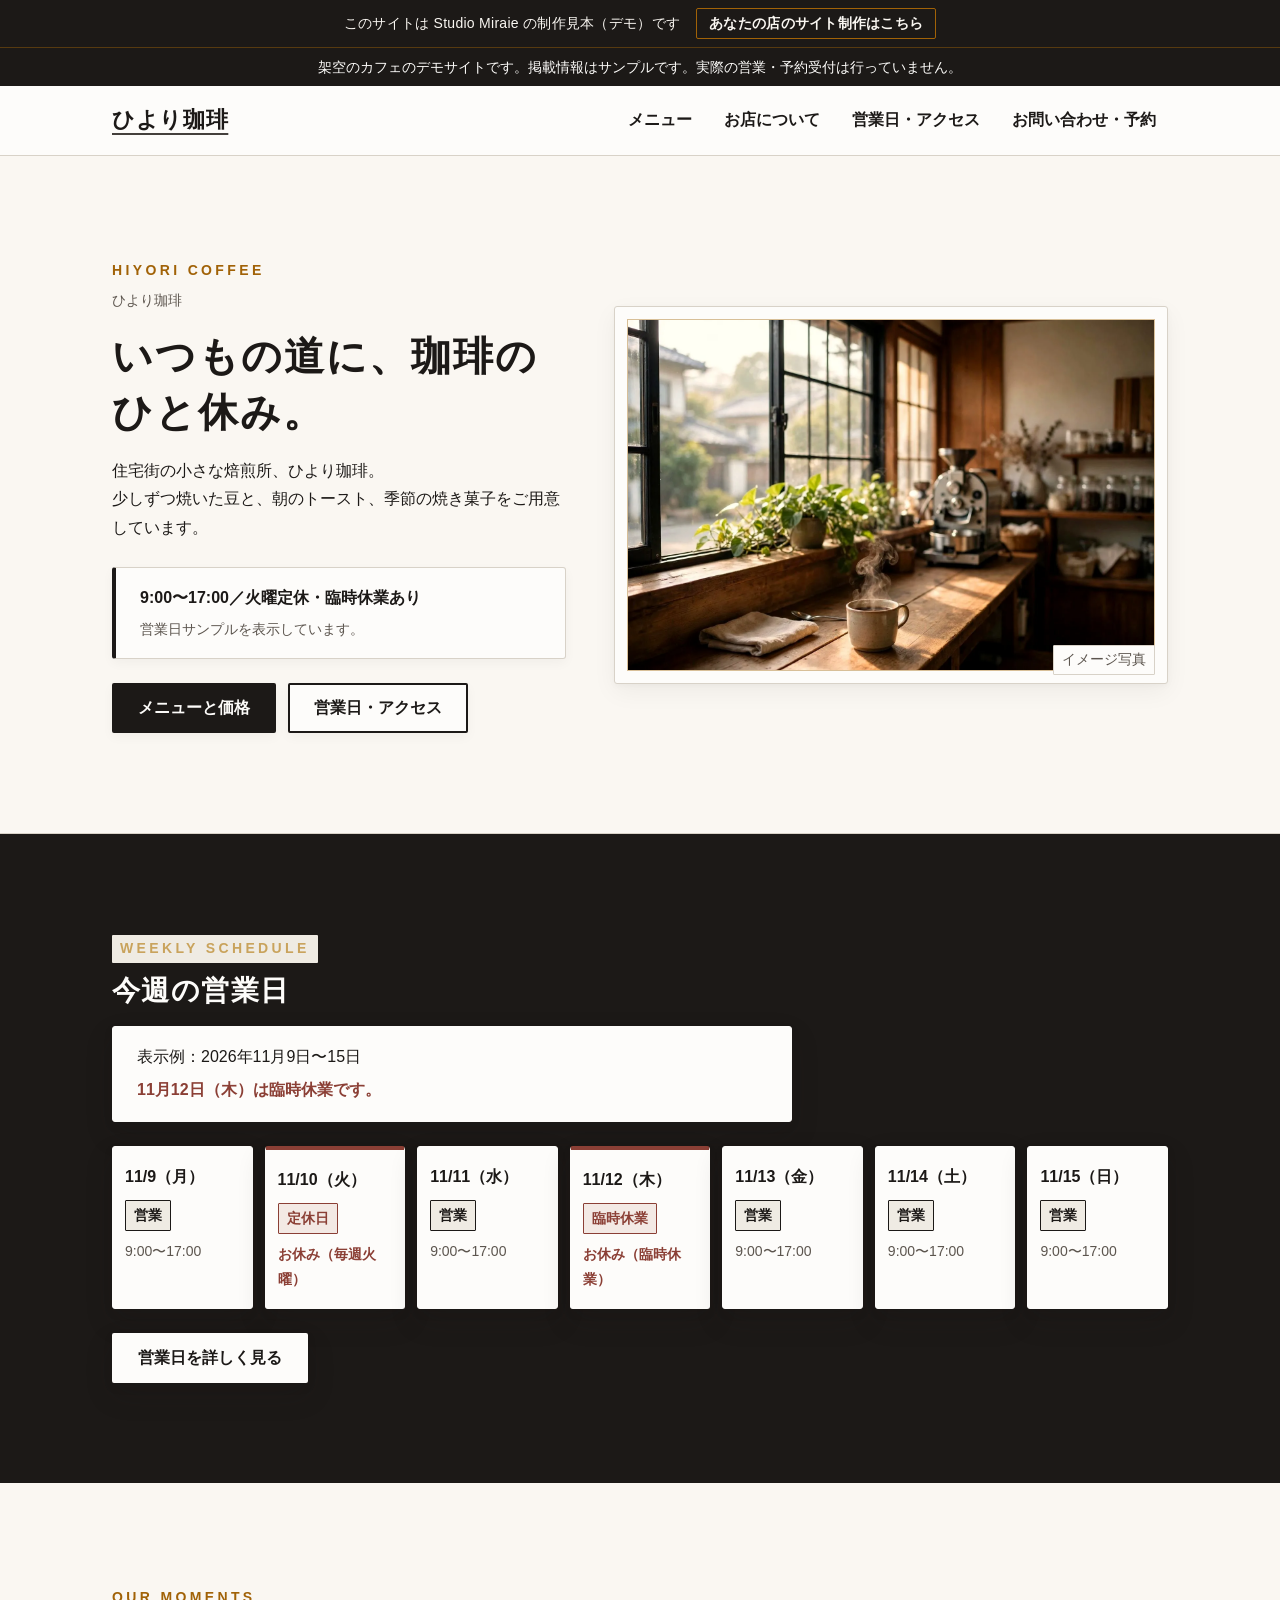
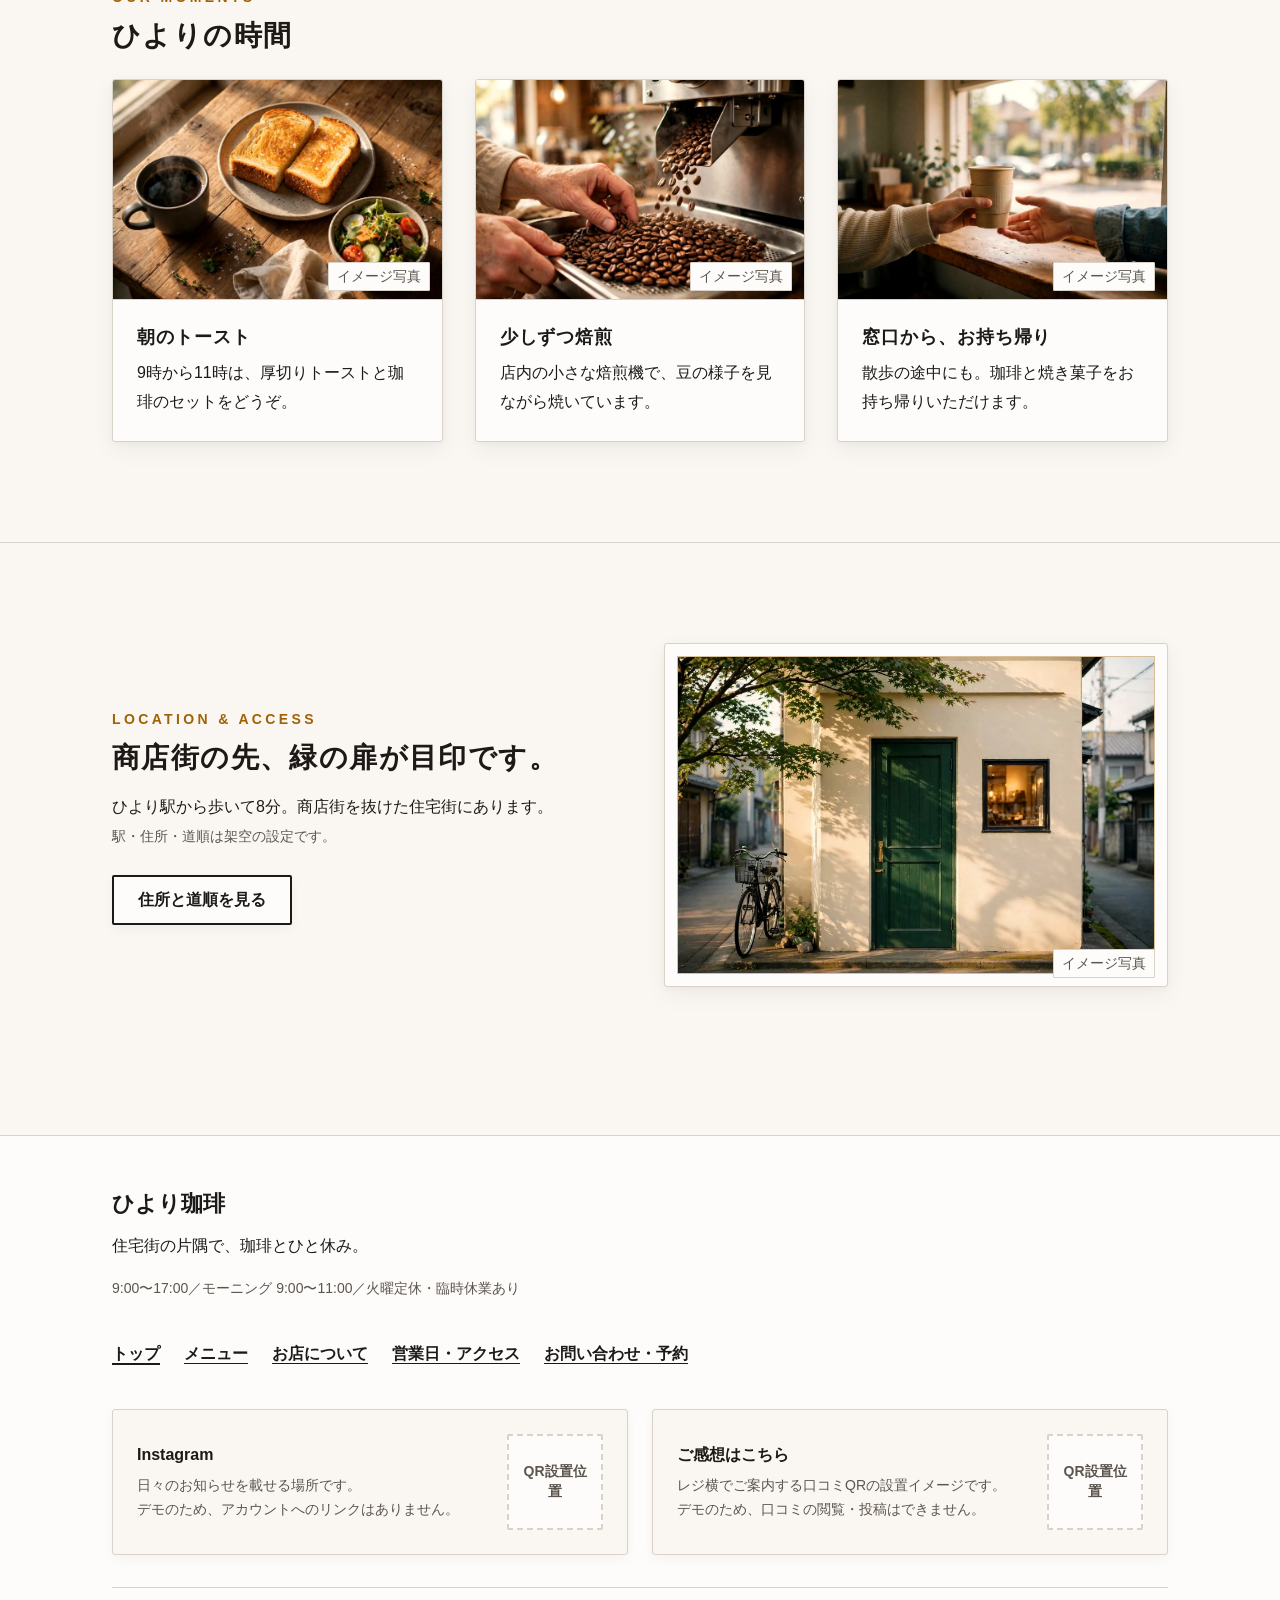
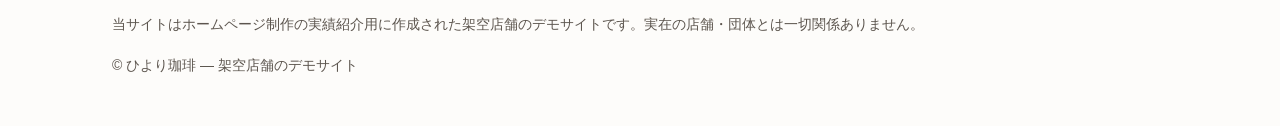
==== commit 40db1e8e: "LP audit 2026-11-22: OGP/Twitter cards, favicon, sitemap/robots, WebP images, LocalBusiness JSON-LD" ====
--- a/site/index.html
+++ b/site/index.html
@@ -9,6 +9,41 @@
   <link rel="stylesheet" href="css/style.css">
   <script src="js/main.js" defer></script>
   <script src="js/business-hours.js" defer></script>
+  <link rel="icon" type="image/png" href="favicon.png">
+  <link rel="apple-touch-icon" href="favicon.png">
+  <meta property="og:type" content="website">
+  <meta property="og:site_name" content="ひより珈琲">
+  <meta property="og:title" content="トップ｜ひより珈琲（架空カフェのデモ）">
+  <meta property="og:description" content="住宅街の小さな焙煎所、ひより珈琲（架空のカフェのデモサイト）。少しずつ焼いた豆と朝のトースト、季節の焼き菓子、今週の営業日サンプルやアクセスをご案内します。">
+  <meta property="og:url" content="https://cafe.studiomiraie.com/">
+  <meta property="og:image" content="https://cafe.studiomiraie.com/og.jpg">
+  <meta name="twitter:card" content="summary_large_image">
+  <meta name="twitter:title" content="トップ｜ひより珈琲（架空カフェのデモ）">
+  <meta name="twitter:description" content="住宅街の小さな焙煎所、ひより珈琲（架空のカフェのデモサイト）。少しずつ焼いた豆と朝のトースト、季節の焼き菓子、今週の営業日サンプルやアクセスをご案内します。">
+  <meta name="twitter:image" content="https://cafe.studiomiraie.com/og.jpg">
+
+  <script type="application/ld+json">
+  {
+    "@context": "https://schema.org",
+    "@type": "CafeOrCoffeeShop",
+    "name": "ひより珈琲",
+    "url": "https://cafe.studiomiraie.com/",
+    "servesCuisine": "カフェ",
+    "address": {
+      "@type": "PostalAddress",
+      "addressCountry": "JP",
+      "addressRegion": "東京都",
+      "addressLocality": "ひより区",
+      "streetAddress": "こもれび町2-8-3"
+    },
+    "openingHoursSpecification": [{
+      "@type": "OpeningHoursSpecification",
+      "dayOfWeek": ["Monday", "Wednesday", "Thursday", "Friday", "Saturday", "Sunday"],
+      "opens": "09:00",
+      "closes": "17:00"
+    }]
+  }
+  </script>
 </head>
 <body>
   <a href="#main-content" class="skip-link">本文へ移動</a>
@@ -66,7 +101,7 @@
 
         <figure class="photo-frame hero-media">
           <img
-            src="images/hero-interior.jpg"
+            src="images/hero-interior.webp"
             alt="朝の光が差し込む窓際の木のカウンターと珈琲（イメージ写真）"
             width="1600"
             height="1067"
@@ -109,7 +144,7 @@
           <article class="photo-card">
             <div class="photo-card-media">
               <img
-                src="images/toast-set.jpg"
+                src="images/toast-set.webp"
                 alt="厚切りバタートーストとゆで卵、ブレンド珈琲のセット（イメージ写真）"
                 width="1600"
                 height="1067"
@@ -126,7 +161,7 @@
           <article class="photo-card">
             <div class="photo-card-media">
               <img
-                src="images/roasting.jpg"
+                src="images/roasting.webp"
                 alt="小さな焙煎機と珈琲豆を確かめる手元（イメージ写真）"
                 width="1600"
                 height="1067"
@@ -143,7 +178,7 @@
           <article class="photo-card">
             <div class="photo-card-media">
               <img
-                src="images/takeout.jpg"
+                src="images/takeout.webp"
                 alt="木の窓口から手渡すテイクアウト用の珈琲カップ（イメージ写真）"
                 width="1600"
                 height="1067"
@@ -177,7 +212,7 @@
 
         <figure class="photo-frame">
           <img
-            src="images/storefront.jpg"
+            src="images/storefront.webp"
             alt="住宅街にある緑の扉が目印の小さなカフェの外観（イメージ写真）"
             width="1600"
             height="1067"
